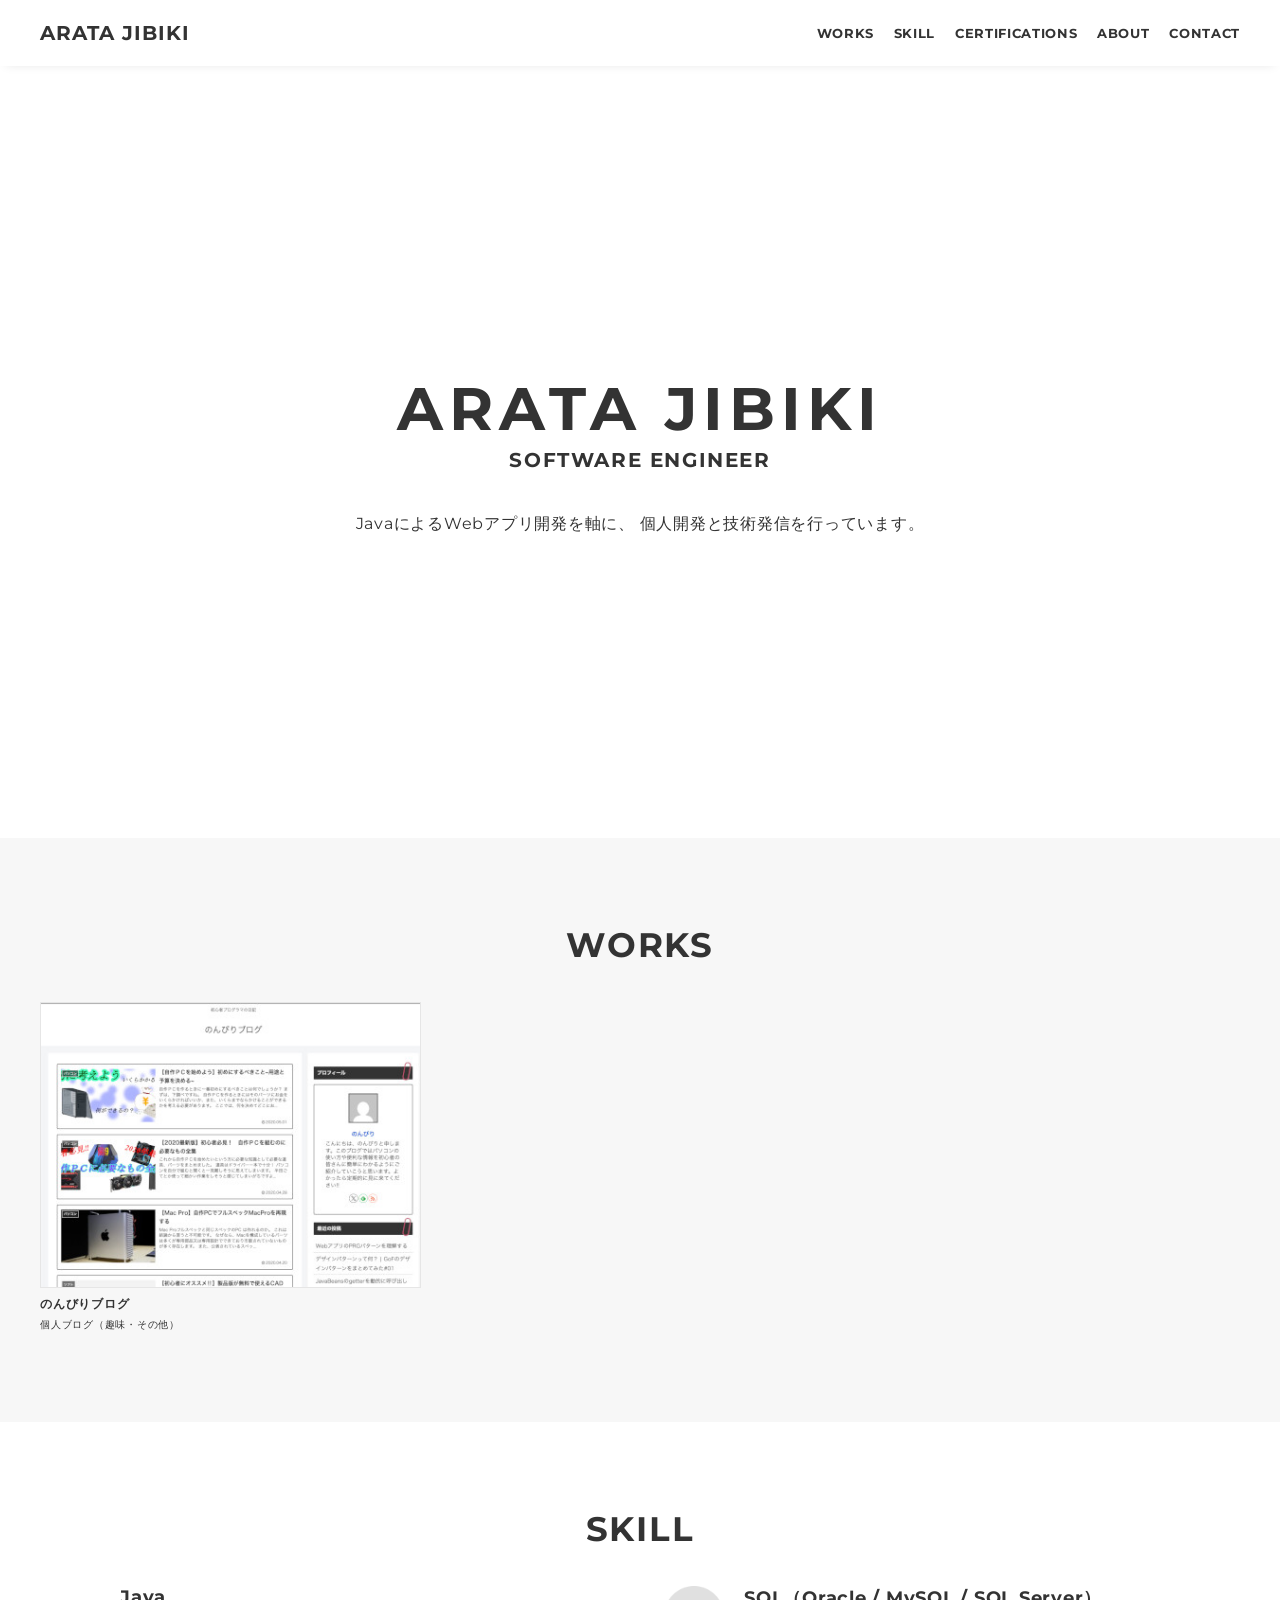
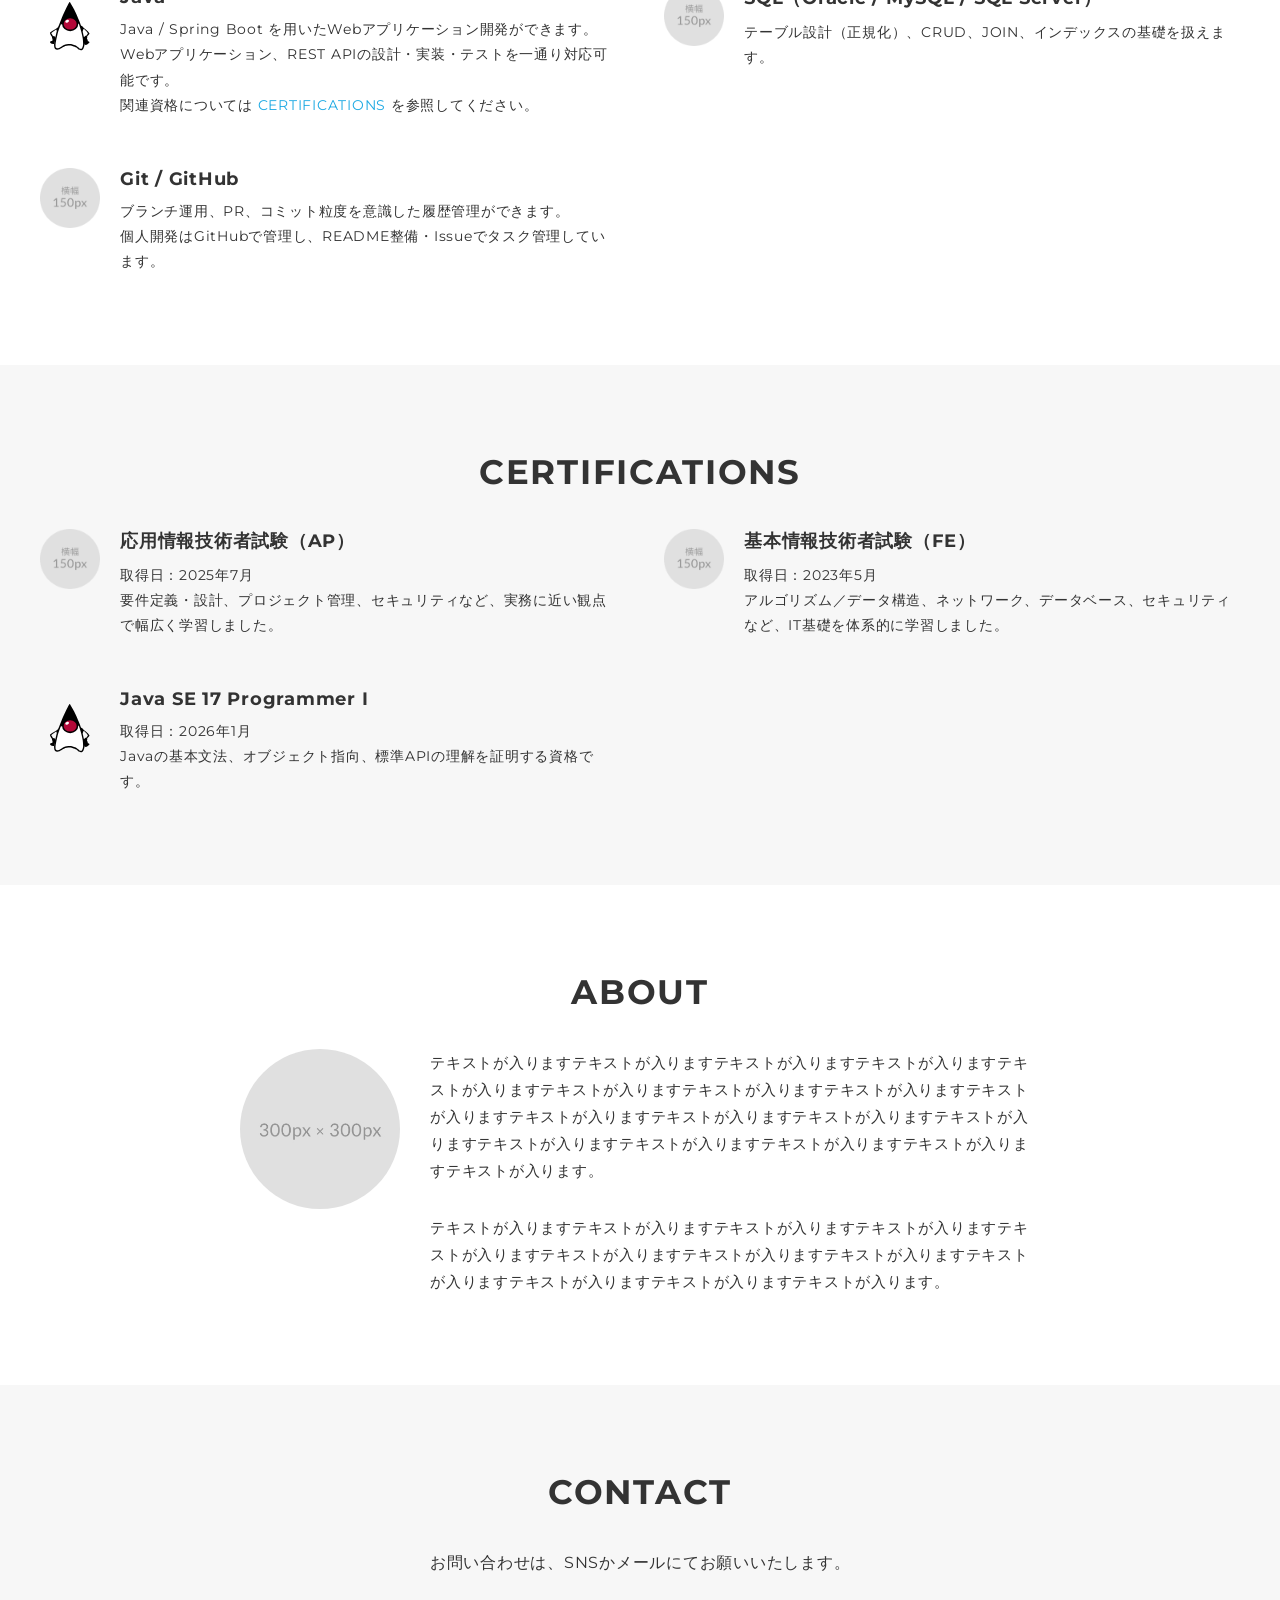
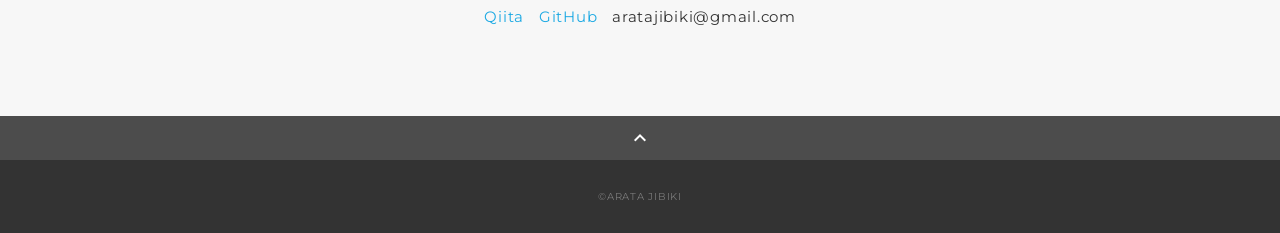
==== index.html @ e811e9f6 "初期変更 * 名前の変更 * ブログ 記載 * SKILL 記載 * CERTIFICATION 記載 * favion 変更" ====
<!DOCTYPE html>
<html>
<head>
  <meta charset="utf-8">
  <meta name="viewport" content="width=device-width,initial-scale=1">
  <meta property="og:type" content="website">
  <meta property="og:title" content="地引 新">
  <meta property="og:url" content="URLが入る">
  <meta property="og:description" content="地引新ポートフォリオサイトです。">
  <meta property="og:image" content="img/ogp.png">
  <meta name="description" content="地引 新 ポートフォリオサイトです。">
  <title>ARATA JIBIKI ポートフォリオ</title>

  <link rel="preconnect" href="https://fonts.gstatic.com">
  <link href="https://fonts.googleapis.com/css2?family=Montserrat:wght@400;700&display=swap" rel="stylesheet">
  <link href="https://fonts.googleapis.com/css?family=Material+Icons+Outlined" rel="stylesheet">
  <link href="css/ress.css" media="all" rel="stylesheet" type="text/css">
  <link href="css/style.css" media="all" rel="stylesheet" type="text/css">
  <link rel="shortcut icon" href="img/favicon.ico">
  <link rel="canonical" href="URLが入る">
</head>

<body>
  <div class="wrapper">

    <!-- header -->
    <header class="header">
      <div class="container">
        <h1 class="header-logo">
          <a href=".">ARATA JIBIKI</a>
        </h1>
        <nav class="gnav">
          <ul class="gnav-list">
            <li class="gnav-item"><a href="#works">WORKS</a></li>
            <li class="gnav-item"><a href="#skill">SKILL</a></li>
            <li class="gnav-item"><a href="#certifications">CERTIFICATIONS</a></li>
            <li class="gnav-item"><a href="#about">ABOUT</a></li>
            <li class="gnav-item"><a href="#contact">CONTACT</a></li>
          </ul>
        </nav>
      </div>
    </header>
    <!-- /header -->

    <main class="content">

      <!-- mv -->
      <div class="mv">
        <div class="mv-container">
          <p class="mv-title">ARATA JIBIKI</p>
          <p class="mv-subtitle">SOFTWARE ENGINEER</p>
          <p class="mv-text">
            JavaによるWebアプリ開発を軸に、<br class="sp-only">
            個人開発と技術発信を行っています。<br>
          </p>
        </div>
      </div>
      <!-- /mv -->

      <!-- works -->
      <section class="works section" id="works">
        <div class="container">
          <h2 class="title">WORKS</h2>
          <div class="works-list">
            <a class="works-item" href="https://nonnbiri-blog.com">
              <div class="works-img"><img src="img/works-nonnbiri-blog.jpg" alt="のんびりブログ"></div>
              <p class="works-name">のんびりブログ</p>
              <p class="works-info">個人ブログ（趣味・その他）</p>
            </a>
          </div>
        </div>
      </section>
      <!-- /works -->

      <!-- skill -->
      <section class="skill section" id="skill">
        <div class="container">
          <h2 class="title">SKILL</h2>
          <div class="skill-list">

            <div class="skill-item">
              <p class="skill-img"><img src="img/java_duke.svg" alt="Java Duke"></p>
              <div class="skill-body">
                <h3 class="skill-name">Java</h3>
                <p class="skill-text">
                  Java / Spring Boot を用いたWebアプリケーション開発ができます。<br>
                  Webアプリケーション、REST APIの設計・実装・テストを一通り対応可能です。<br>
                  関連資格については
                  <a href="#certifications">CERTIFICATIONS</a>
                  を参照してください。
                </p>
              </div>
            </div>

            <div class="skill-item">
              <p class="skill-img"><img src="img/icon_skill.png" alt=""></p>
              <div class="skill-body">
                <h3 class="skill-name">SQL（Oracle / MySQL / SQL Server）</h3>
                <p class="skill-text">
                  テーブル設計（正規化）、CRUD、JOIN、インデックスの基礎を扱えます。
                </p>
              </div>
            </div>

            <div class="skill-item">
              <p class="skill-img"><img src="img/icon_skill.png" alt=""></p>
              <div class="skill-body">
                <h3 class="skill-name">Git / GitHub</h3>
                <p class="skill-text">
                  ブランチ運用、PR、コミット粒度を意識した履歴管理ができます。<br>
                  個人開発はGitHubで管理し、README整備・Issueでタスク管理しています。
                </p>
              </div>
            </div>

          </div>
        </div>
      </section>
      <!-- /skill -->


      <!-- certifications -->
      <section class="skill section" id="certifications">
        <div class="container">
          <h2 class="title">CERTIFICATIONS</h2>
          <div class="skill-list">

            <div class="skill-item">
              <p class="skill-img"><img src="img/icon_skill.png" alt=""></p>
              <div class="skill-body">
                <h3 class="skill-name">応用情報技術者試験（AP）</h3>
                <p class="skill-text">
                  取得日：2025年7月<br>
                  要件定義・設計、プロジェクト管理、セキュリティなど、実務に近い観点で幅広く学習しました。
                </p>
              </div>
            </div>

            <div class="skill-item">
              <p class="skill-img"><img src="img/icon_skill.png" alt=""></p>
              <div class="skill-body">
                <h3 class="skill-name">基本情報技術者試験（FE）</h3>
                <p class="skill-text">
                  取得日：2023年5月<br>
                  アルゴリズム／データ構造、ネットワーク、データベース、セキュリティなど、IT基礎を体系的に学習しました。
                </p>
              </div>
            </div>

            <div class="skill-item">
              <p class="skill-img"><img src="img/java_duke.svg" alt="Java"></p>
              <div class="skill-body">
                <h3 class="skill-name">Java SE 17 Programmer I</h3>
                <p class="skill-text">
                  取得日：2026年1月<br>
                  Javaの基本文法、オブジェクト指向、標準APIの理解を証明する資格です。
                </p>
              </div>
            </div>

          </div>
        </div>
      </section>
      <!-- /certifications -->



      <!-- about -->
      <section class="about section" id="about">
        <div class="container">
          <h2 class="title">ABOUT</h2>
          <div class="profile">
            <p class="profile-img">
              <img src="img/profile.jpg" alt="プロフィール画像">
            </p>
            <div class="profile-body">
              <p>
                テキストが入りますテキストが入りますテキストが入りますテキストが入りますテキストが入りますテキストが入りますテキストが入りますテキストが入りますテキストが入りますテキストが入りますテキストが入りますテキストが入りますテキストが入りますテキストが入りますテキストが入りますテキストが入りますテキストが入りますテキストが入ります。
              </p>
              <p>
                テキストが入りますテキストが入りますテキストが入りますテキストが入りますテキストが入りますテキストが入りますテキストが入りますテキストが入りますテキストが入りますテキストが入りますテキストが入りますテキストが入ります。
              </p>
            </div>
          </div>
        </div>
      </section>
      <!-- /about -->

      <!-- contact -->
      <section class="contact section" id="contact">
        <div class="container">
          <h2 class="title">CONTACT</h2>
          <p class="lead">
            お問い合わせは、<br class="sp-only">SNSかメールにてお願いいたします。
          </p>
          <div class="contact-list">
            <a class="contact-item" href="https://qiita.com/sora33" target="_blank" rel="noopener">Qiita</a>
            <a class="contact-item" href="https://github.com/sora-33" target="_blank" rel="noopener">GitHub</a>
            <span class="contact-item">aratajibiki@gmail.com</span>
          </div>
        </div>
      </section>
      <!-- /contact -->

      <div class="page-top" id="js-page-top">
        <span class="material-icons-outlined">expand_less</span>
      </div>
    </main>

    <!-- footer -->
    <footer class="footer">
      <div class="copyright">&copy;ARATA JIBIKI</div>
    </footer>
    <!-- /footer -->

  </div>

  <script src="https://ajax.googleapis.com/ajax/libs/jquery/3.6.0/jquery.min.js"></script>
  <script type="text/javascript" src="js/script.js"></script>
</body>
</html>
---- css/ress.css ----
/*!
 * ress.css • v3.0.1
 * MIT License
 * github.com/filipelinhares/ress
 */

/* # =================================================================
   # Global selectors
   # ================================================================= */

html {
  box-sizing: border-box;
  word-break: normal;
  -moz-tab-size: 4;
  tab-size: 4;

  -webkit-text-size-adjust: 100%; /* Prevent adjustments of font size after orientation changes in iOS */
}

*,
::before,
::after {
  box-sizing: inherit;
  background-repeat: no-repeat; /* Set `background-repeat: no-repeat` to all elements and pseudo elements */
}

::before,
::after {
  vertical-align: inherit;
  text-decoration: inherit; /* Inherit text-decoration and vertical align to ::before and ::after pseudo elements */
}

* {
  margin: 0;
  padding: 0; /* Reset `padding` and `margin` of all elements */
}

/* # =================================================================
   # General elements
   # ================================================================= */

hr {
  overflow: visible; /* Show the overflow in Edge and IE */
  height: 0; /* Add the correct box sizing in Firefox */
}

details,
main {
  display: block; /* Render the `main` element consistently in IE. */
}

summary {
  display: list-item; /* Add the correct display in all browsers */
}

small {
  font-size: 80%; /* Set font-size to 80% in `small` elements */
}

[hidden] {
  display: none; /* Add the correct display in IE */
}

abbr[title] {
  /* Add the correct text decoration in Chrome, Edge, IE, Opera, and Safari */
  text-decoration: underline;
  text-decoration: underline dotted;
  border-bottom: none; /* Remove the bottom border in Chrome 57 */
}

a {
  background-color: transparent; /* Remove the gray background on active links in IE 10 */
}

a:active,
a:hover {
  outline-width: 0; /* Remove the outline when hovering in all browsers */
}

code,
kbd,
pre,
samp {
  font-family: monospace, monospace; /* Specify the font family of code elements */
}

pre {
  font-size: 1em; /* Correct the odd `em` font sizing in all browsers */
}

b,
strong {
  font-weight: bolder; /* Add the correct font weight in Chrome, Edge, and Safari */
}

/* https://gist.github.com/unruthless/413930 */
sub,
sup {
  position: relative;
  font-size: 75%;
  line-height: 0;
  vertical-align: baseline;
}

sub {
  bottom: -.25em;
}

sup {
  top: -.5em;
}

/* # =================================================================
   # Forms
   # ================================================================= */

input {
  border-radius: 0;
}

/* Replace pointer cursor in disabled elements */
[disabled] {
  cursor: default;
}

[type="number"]::-webkit-container-spin-button,
[type="number"]::-webkit-outer-spin-button {
  height: auto; /* Correct the cursor style of increment and decrement buttons in Chrome */
}

[type="search"] {
  outline-offset: -2px; /* Correct the outline style in Safari */

  -webkit-appearance: textfield; /* Correct the odd appearance in Chrome and Safari */
}

[type="search"]::-webkit-search-decoration {
  -webkit-appearance: none; /* Remove the container padding in Chrome and Safari on macOS */
}

textarea {
  overflow: auto; /* Internet Explorer 11+ */
  resize: vertical; /* Specify textarea resizability */
}

button,
input,
optgroup,
select,
textarea {
  font: inherit; /* Specify font inheritance of form elements */
}

optgroup {
  font-weight: bold; /* Restore the font weight unset by the previous rule */
}

button {
  overflow: visible; /* Address `overflow` set to `hidden` in IE 8/9/10/11 */
}

button,
select {
  text-transform: none; /* Firefox 40+, Internet Explorer 11- */
}

/* Apply cursor pointer to button elements */
button,
[type="button"],
[type="reset"],
[type="submit"],
[role="button"] {
  cursor: pointer;
  color: inherit;
}

/* Remove container padding and border in Firefox 4+ */
button::-moz-focus-container,
[type="button"]::-moz-focus-container,
[type="reset"]::-moz-focus-container,
[type="submit"]::-moz-focus-container {
  padding: 0;
  border-style: none;
}

/* Replace focus style removed in the border reset above */
button:-moz-focusring,
[type="button"]::-moz-focus-container,
[type="reset"]::-moz-focus-container,
[type="submit"]::-moz-focus-container {
  outline: 1px dotted ButtonText;
}

button,
html [type="button"],
/* Prevent a WebKit bug where (2) destroys native `audio` and `video`controls in Android 4 */
[type="reset"],
[type="submit"] {
  -webkit-appearance: button; /* Correct the inability to style clickable types in iOS */
}

/* Remove the default button styling in all browsers */
button,
input,
select,
textarea {
  border-style: none;
  background-color: transparent;
}

/* Style select like a standard input */
select {
  -webkit-appearance: none; /* Chrome 41+ */
  -moz-appearance: none; /* Firefox 36+ */
}

select::-ms-expand {
  display: none; /* Internet Explorer 11+ */
}

select::-ms-value {
  color: currentColor; /* Internet Explorer 11+ */
}

legend {
  display: table; /* Correct the text wrapping in Edge and IE */
  max-width: 100%; /* Correct the text wrapping in Edge and IE */
  max-width: 100%; /* Correct the text wrapping in Edge 18- and IE */
  white-space: normal; /* Correct the text wrapping in Edge and IE */
  color: inherit; /* Correct the color inheritance from `fieldset` elements in IE */
  border: 0; /* Correct `color` not being inherited in IE 8/9/10/11 */
}

::-webkit-file-upload-button {
  font: inherit; /* Change font properties to `inherit` in Chrome and Safari */
  color: inherit;
  /* Correct the inability to style clickable types in iOS and Safari */

  -webkit-appearance: button;
}

/* # =================================================================
   # Specify media element style
   # ================================================================= */

img {
  border-style: none; /* Remove border when inside `a` element in IE 8/9/10 */
}

/* Add the correct vertical alignment in Chrome, Firefox, and Opera */
progress {
  vertical-align: baseline;
}

/* # =================================================================
   # Accessibility
   # ================================================================= */

/* Hide content from screens but not screenreaders */
@media screen {
  [hidden~="screen"] {
    display: inherit;
  }
  [hidden~="screen"]:not(:active):not(:focus):not(:target) {
    position: absolute !important;
    clip: rect(0 0 0 0) !important;
  }
}

/* Specify the progress cursor of updating elements */
[aria-busy="true"] {
  cursor: progress;
}

/* Specify the pointer cursor of trigger elements */
[aria-controls] {
  cursor: pointer;
}

/* Specify the unstyled cursor of disabled, not-editable, or otherwise inoperable elements */
[aria-disabled] {
  cursor: default;
}
---- css/style.css ----
body {
  font-family: "Montserrat","Helvetica Neue",Arial,"Hiragino Kaku Gothic ProN","Hiragino Sans",Meiryo,sans-serif;
  font-size: 15px;
  letter-spacing: .05em;
  color: #333;
}

a {
  transition: opacity .3s;
  text-decoration: none;
  color: #1ca9e3;
}

img {
  max-width: 100%;
  height: auto;
  vertical-align: bottom;
  border-style: none;
}



.pc-only {
  display: block;
}

.sp-only {
  display: none;
}

/*--------------------------------
 レイアウト
---------------------------------*/
.wrapper {
  padding-top: 73px;
}

.section {
  padding: 90px 0;
}

.section:nth-of-type(odd) {
  background-color: #f7f7f7;
}

.container {
  max-width: 1340px;
  margin: 0 auto;
  padding: 0 40px;
}

/*--------------------------------
 見出し
---------------------------------*/
.title {
  font-size: 34px;
  font-weight: bold;
  line-height: 1;
  margin-bottom: 40px;
  text-align: center;
  letter-spacing: .05em;
  color: #333;
}

.lead {
  font-size: 16px;
  line-height: 1.8;
  margin-bottom: 30px;
}

/*--------------------------------
ヘッダー
---------------------------------*/
.header {
  position: fixed;
  top: 0;
  z-index: 1;
  width: 100%;
  background-color: #fff;
  box-shadow: 0 5px 10px -6px rgba(0,0,0,.1);
}

.header .container {
  display: flex;
  align-items: center;
  justify-content: space-between;
  padding: 20px 40px;
}

.header-logo {
  font-size: 20px;
  font-weight: bold;
  line-height: 1.2;
  margin-right: 20px;
  letter-spacing: .05em;
}

.header-logo a {
  color: #333;
}

.gnav-list {
  display: flex;
  justify-content: space-between;
  list-style: none;
}

.gnav-item:not(:last-child) {
  margin-right: 20px;
}

.gnav-item a {
  position: relative;
  font-size: 13px;
  font-weight: bold;
  display: inline-block;
  padding: 5px 0;
  transition: .3s;
  letter-spacing: .05em;
  color: #333;
}
.gnav-item a:after {
  position: absolute;
  bottom: 0;
  left: 50%;
  width: 0;
  height: 3px;
  content: "";
  transition: .3s;
  -webkit-transform: translateX(-50%);
  transform: translateX(-50%);
  background-color: #333;
}

.gnav-item a:hover:after {
  width: 100%;
}

/*--------------------------------
 メインビジュアル
---------------------------------*/
.mv {
  display: flex;
  align-items: center;
  justify-content: center;
  height: 85vh;
  text-align: center;
}

.mv-container {
  padding: 0 40px;
}

.mv-title {
  font-size: 60px;
  font-weight: bold;
  line-height: 1.2;
  margin-bottom: 5px;
  letter-spacing: .1em;
}
.mv-subtitle {
  font-size: 20px;
  font-weight: bold;
  line-height: 1;
  margin-bottom: 40px;
  letter-spacing: .08em;
}

.mv-text {
  font-size: 16px;
  line-height: 1.8;
}

/*--------------------------------
 Works
---------------------------------*/
.works-list {
  display: flex;
  flex-wrap: wrap;
  margin-bottom: -40px;
}

.works-item {
  width: 31.74603%;
  margin-right: 1.58730%;
  margin-bottom: 40px;
  color: #333;
}

.works-item:hover {
  opacity: .9;
}

.works-item:nth-of-type(3n) {
  margin-right: 0;
}

.works-img img {
  border: 1px solid #e6e6e6;
}

.works-name {
  font-size: 12px;
  font-weight: bold;
  margin-top: 8px;
}

.works-info {
  font-size: 10px;
  margin-top: 5px;
}

/*--------------------------------
 Skill
---------------------------------*/
.skill-list {
  display: flex;
  flex-wrap: wrap;
  justify-content: space-between;
  margin-bottom: -50px;
}

.skill-item {
  display: flex;
  align-items: flex-start;
  justify-content: space-between;
  width: 48%;
  margin-bottom: 50px;
}

.skill-img {
  width: 60px;
  height: auto;
  margin-right: 20px;
}

.skill-body {
  flex: 1;
}

.skill-name {
  margin-bottom: 10px;
}

.skill-text {
  font-size: 14px;
  line-height: 1.8;
}

/*--------------------------------
 About
---------------------------------*/
.profile {
  display: flex;
  flex-wrap: wrap;
  max-width: 800px;
  margin: 0 auto;
}
.profile-img {
  width: 20%;
  margin-right: 30px;
  border-radius: 50%;
}
.profile-img img {
  border-radius: 50%;
}
.profile-body {
  flex: 1;
}

.profile-body p {
  font-size: 15px;
  line-height: 1.8;
}

.profile-body p:not(:last-child) {
  margin-bottom: 30px;
}

/*--------------------------------
 Contact
---------------------------------*/
.contact {
  text-align: center;
}

.contact-item:not(:last-child) {
  margin-right: 10px;
}

.contact-text {
  margin-top: 10px;
}
/*--------------------------------
 ページトップ
---------------------------------*/
.page-top {
  font-weight: bold;
  padding: 10px;
  cursor: pointer;
  text-align: center;
  background-color: #4c4c4c;
}

.page-top .material-icons-outlined {
  vertical-align: bottom;
  color: #fff;
}

/*--------------------------------
 フッター
---------------------------------*/
.footer {
  padding: 30px;
  background-color: #333;
}

.copyright {
  font-size: 10px;
  text-align: center;
  color: #797979;
}

/*--------------------------------
 下層：Worksページ
---------------------------------*/
.article {
  padding: 80px 0;
}

.article-container {
  max-width: 1040px;
  margin: 0 auto;
  padding: 0 20px;
}

.article-title {
  margin-bottom: 30px;
  text-align: center;
}

.article-body {
  max-width: 720px;
  margin: 0 auto;
  margin-bottom: 80px;
}

.article-body h3 {
  position: relative;
  font-size: 18px;
  margin-bottom: 5px;
  padding-left: 1em;
}

.article-body h3:not(:first-child) {
  margin-top: 50px;
}

.article-body h3::before {
  position: absolute;
  top: 0;
  left: 0;
  width: 4px;
  height: 100%;
  content: "";
  border-radius: 3px;
  background-color: #333;
}

.article-body p {
  font-size: 15px;
  line-height: 1.8;
  margin-bottom: 30px;
}

.home-link {
  text-align: center;
}

/*media Queries 767
----------------------------------------------------*/
@media screen and (max-width: 767px) {
  body {
    font-size: 14px;
  }

  .pc-only {
    display: none;
  }

  .sp-only {
    display: block;
  }

  /* 見出し */
  .title {
    font-size: 26px;
    margin-bottom: 20px;
  }

  .lead {
    font-size: 14px;
    line-height: 1.7;
    margin-bottom: 20px;
  }

  /* レイアウト */
  .wrapper {
    padding-top: 57px;
  }

  .section {
    padding: 60px 0;
  }

  .container {
    padding: 0 20px;
  }

  /* ヘッダー */
  .header .container {
    padding: 15px;
  }

  .header-logo {
    font-size: 15px;
    margin-right: 15px;
  }

  .gnav-item:not(:last-child) {
    margin-right: 10px;
  }

  .gnav-item a {
    font-size: 10px;
  }

  .gnav-item a:after {
    display: none;
  }

  /*  メインビジュアル */
  .mv {
    height: 75vh;
  }

  .mv-container {
    padding: 0 20px;
  }

  .mv-title {
    font-size: 30px;
  }
  .mv-subtitle {
    font-size: 16px;
    margin-bottom: 20px;
  }

  .mv-text {
    font-size: 14px;
    line-height: 1.7;
  }

  /* Works */
  .works-name {
    font-size: 12px;
  }

  .works-info {
    margin-top: 3px;
  }

  .works-list {
    justify-content: space-between;
  }

  .works-item {
    flex: 0 0 48%;
    margin-right: 0;
    margin-bottom: 30px;
  }

  /* Skill */
  .skill-list {
    display: block;
    margin-bottom: 0;
  }

  .skill-item {
    width: 100%;
    margin-bottom: 35px;
  }

  .skill-item:last-child {
    margin-bottom: 0;
  }

  .skill-name {
    margin-bottom: 5px;
  }

  .skill-text {
    font-size: 13px;
    line-height: 1.7;
  }

  /* About */
  .profile {
    display: block;
  }
  .profile-img {
    width: 150px;
    margin: 0 auto;
    margin-bottom: 25px;
  }

  .profile-body p {
    font-size: 14px;
    line-height: 1.7;
  }

  .profile-body p:not(:last-child) {
    margin-bottom: 20px;
  }

  /* フッター */
  .footer {
    padding: 20px;
  }

  /* 下層ページ */
  .article {
    padding: 50px 0;
  }

  .article-body h3 {
    font-size: 16px;
    padding-left: .8em;
  }

  .article-body h3:not(:first-child) {
    margin-top: 30px;
  }

  .article-body p {
    font-size: 14px;
    line-height: 1.7;
    margin-bottom: 20px;
  }
}
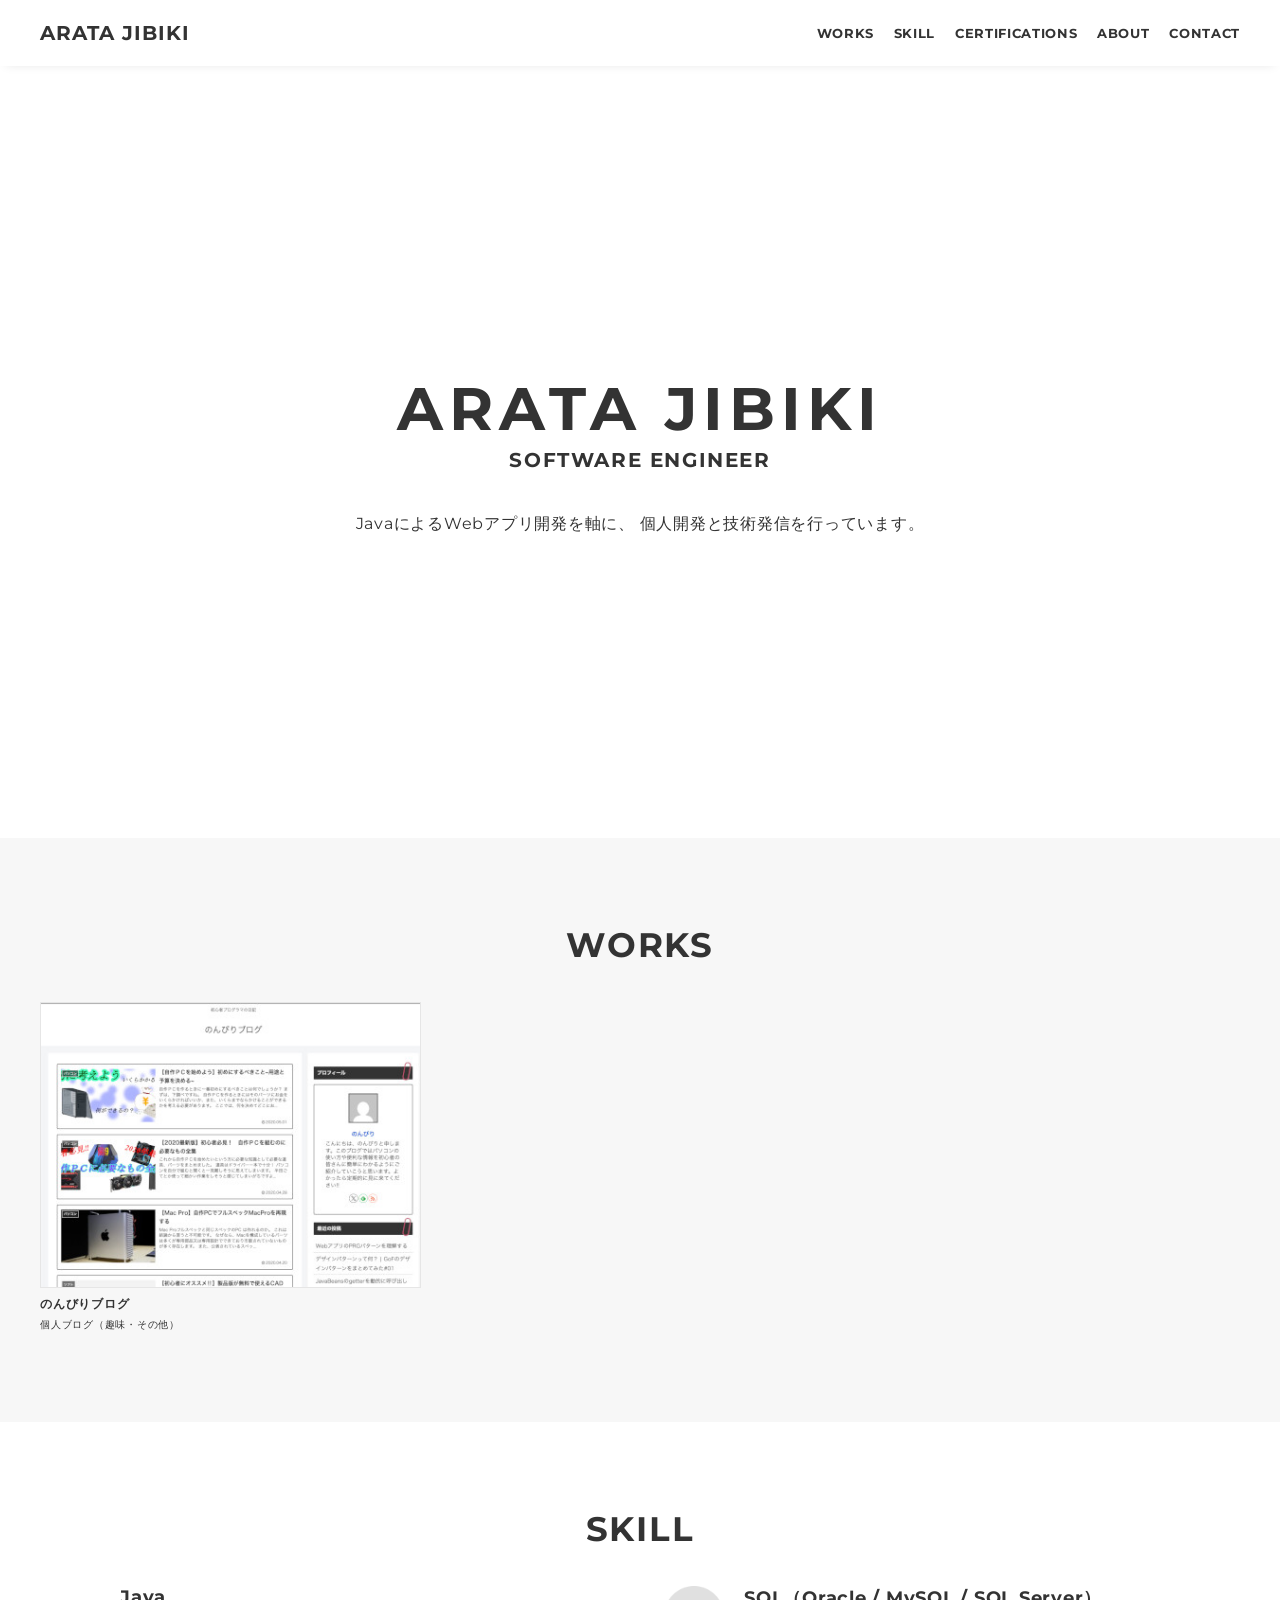
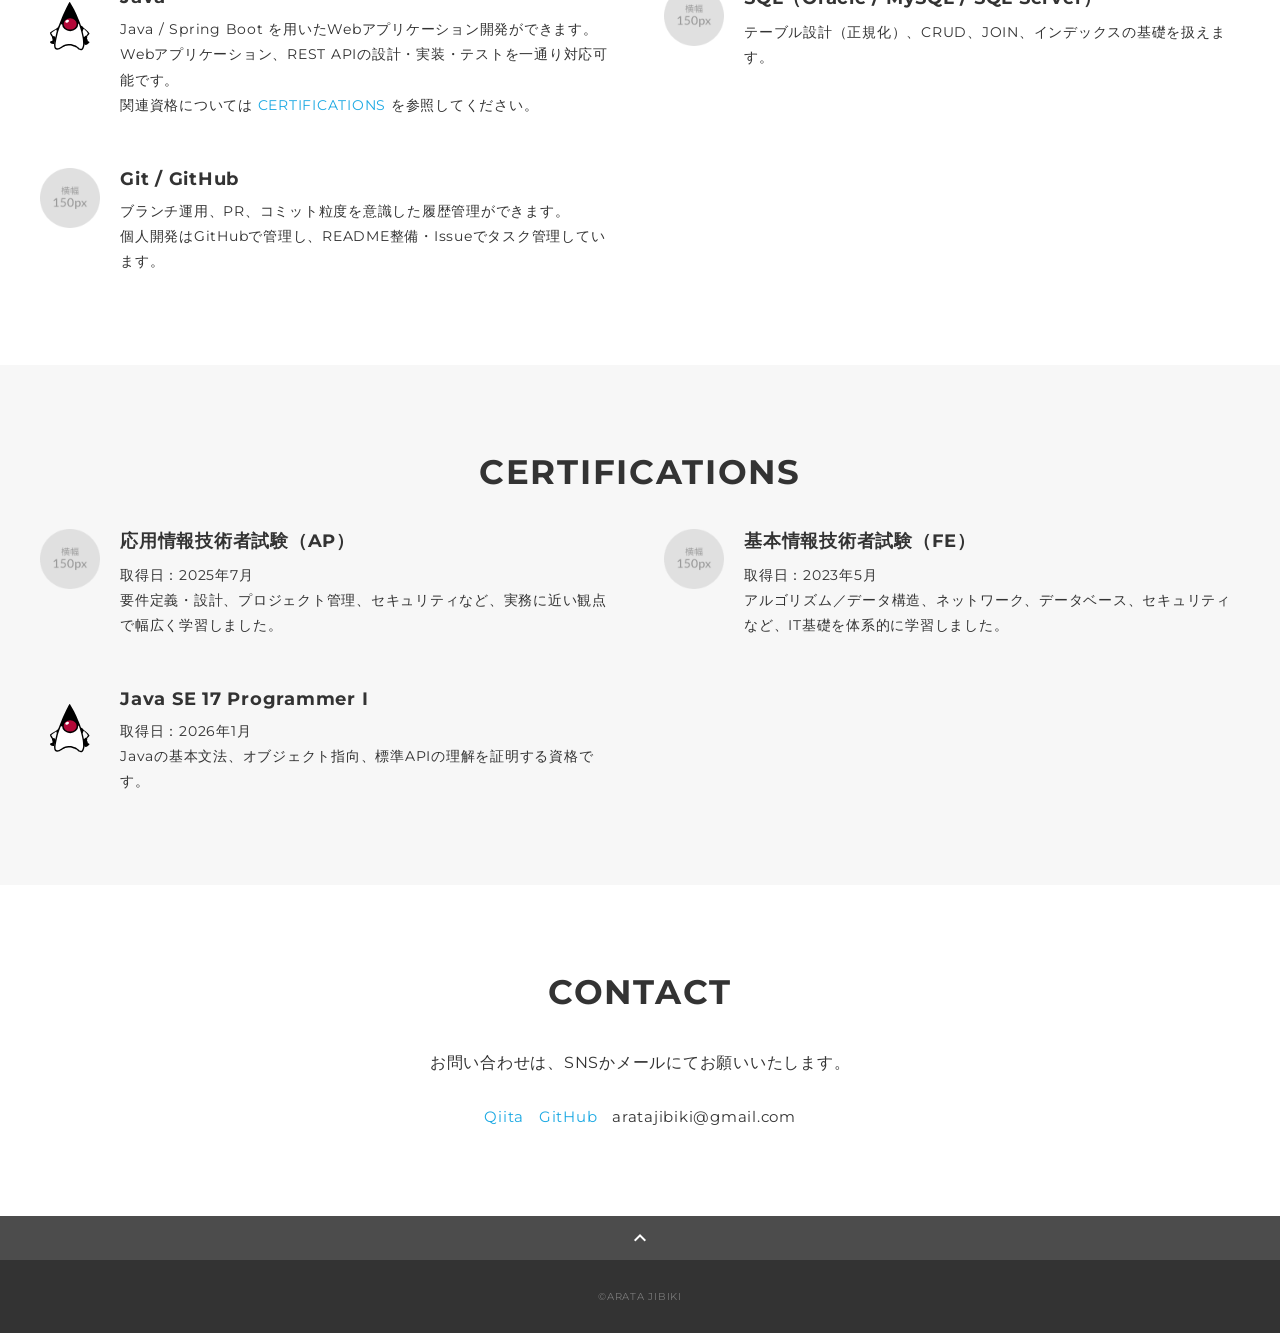
==== commit cf2eea42: "プロフィールを除外 今後記載予定" ====
--- a/index.html
+++ b/index.html
@@ -17,7 +17,7 @@
   <link href="css/ress.css" media="all" rel="stylesheet" type="text/css">
   <link href="css/style.css" media="all" rel="stylesheet" type="text/css">
   <link rel="shortcut icon" href="img/favicon.ico">
-  <link rel="canonical" href="URLが入る">
+  <link rel="canonical" href="jibiki.tech">
 </head>
 
 <body>
@@ -166,6 +166,7 @@
 
 
       <!-- about -->
+      <!--
       <section class="about section" id="about">
         <div class="container">
           <h2 class="title">ABOUT</h2>
@@ -184,6 +185,7 @@
           </div>
         </div>
       </section>
+      -->
       <!-- /about -->
 
       <!-- contact -->
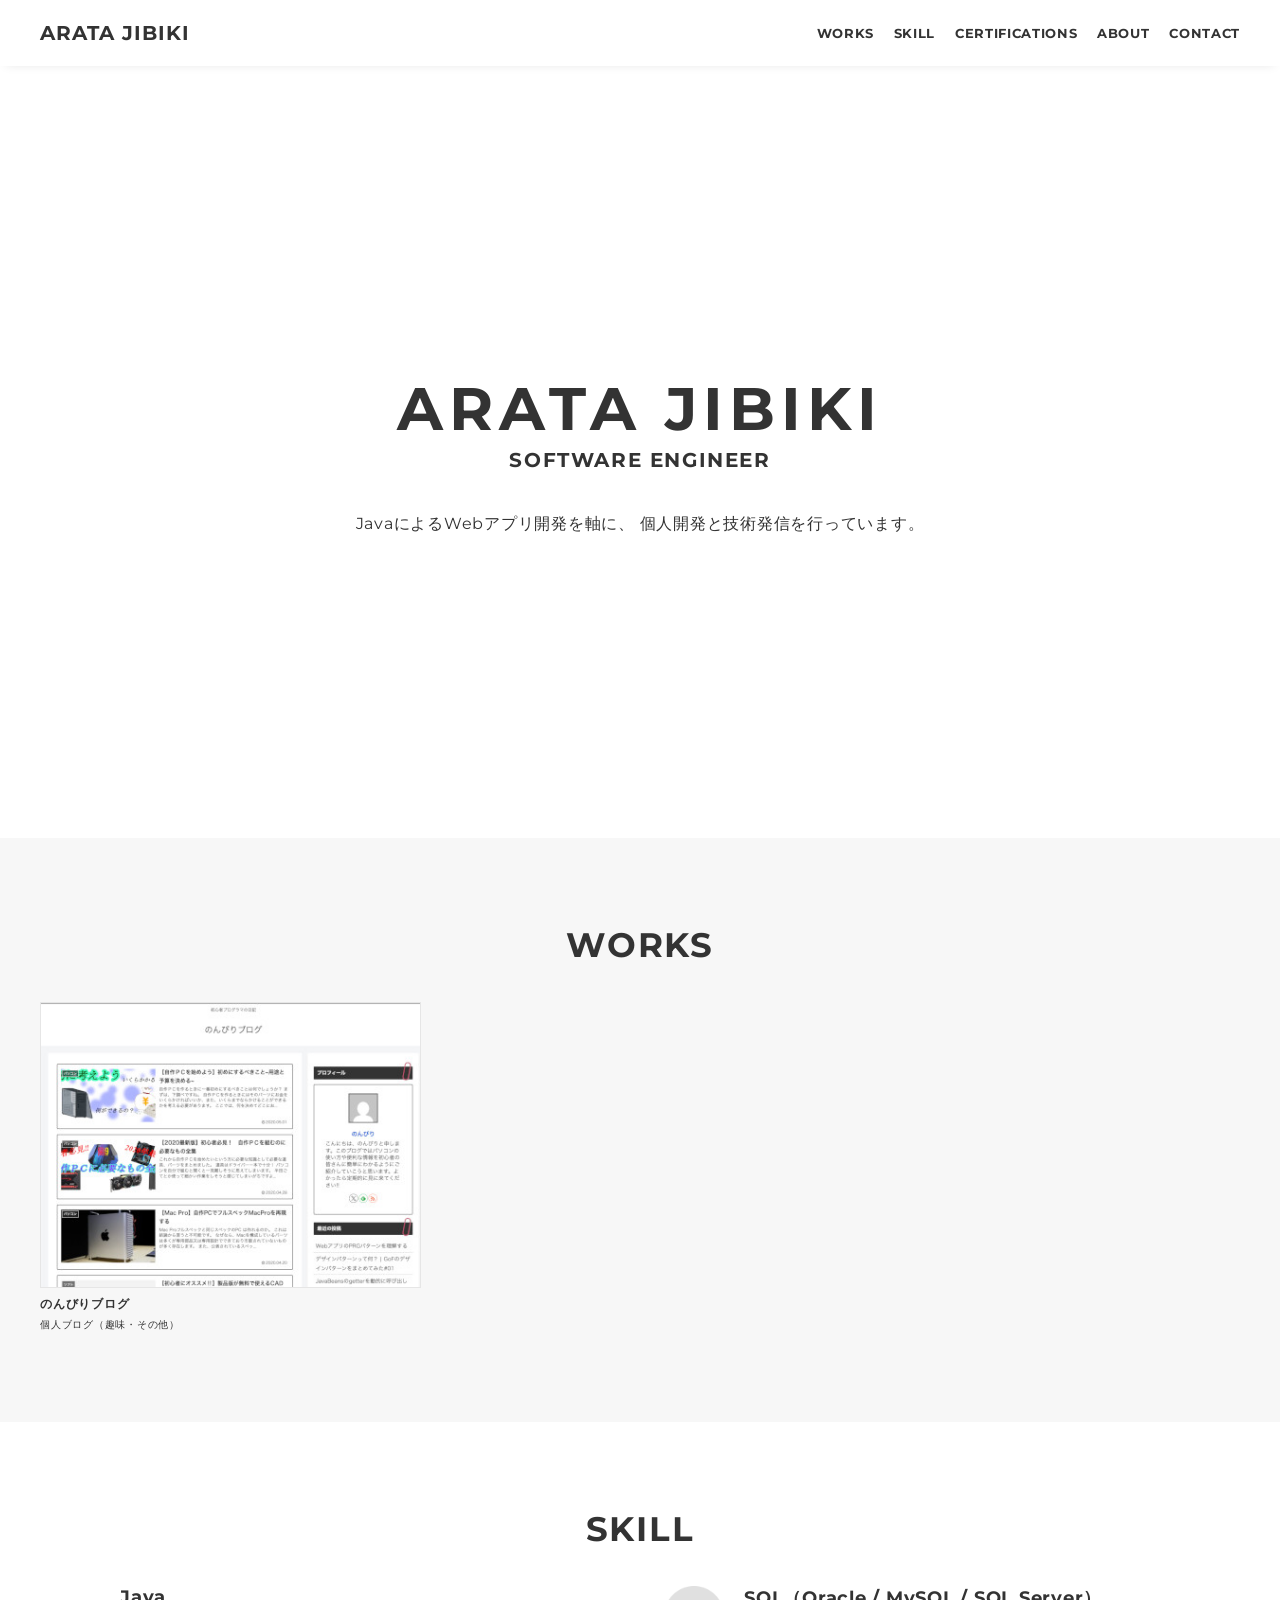
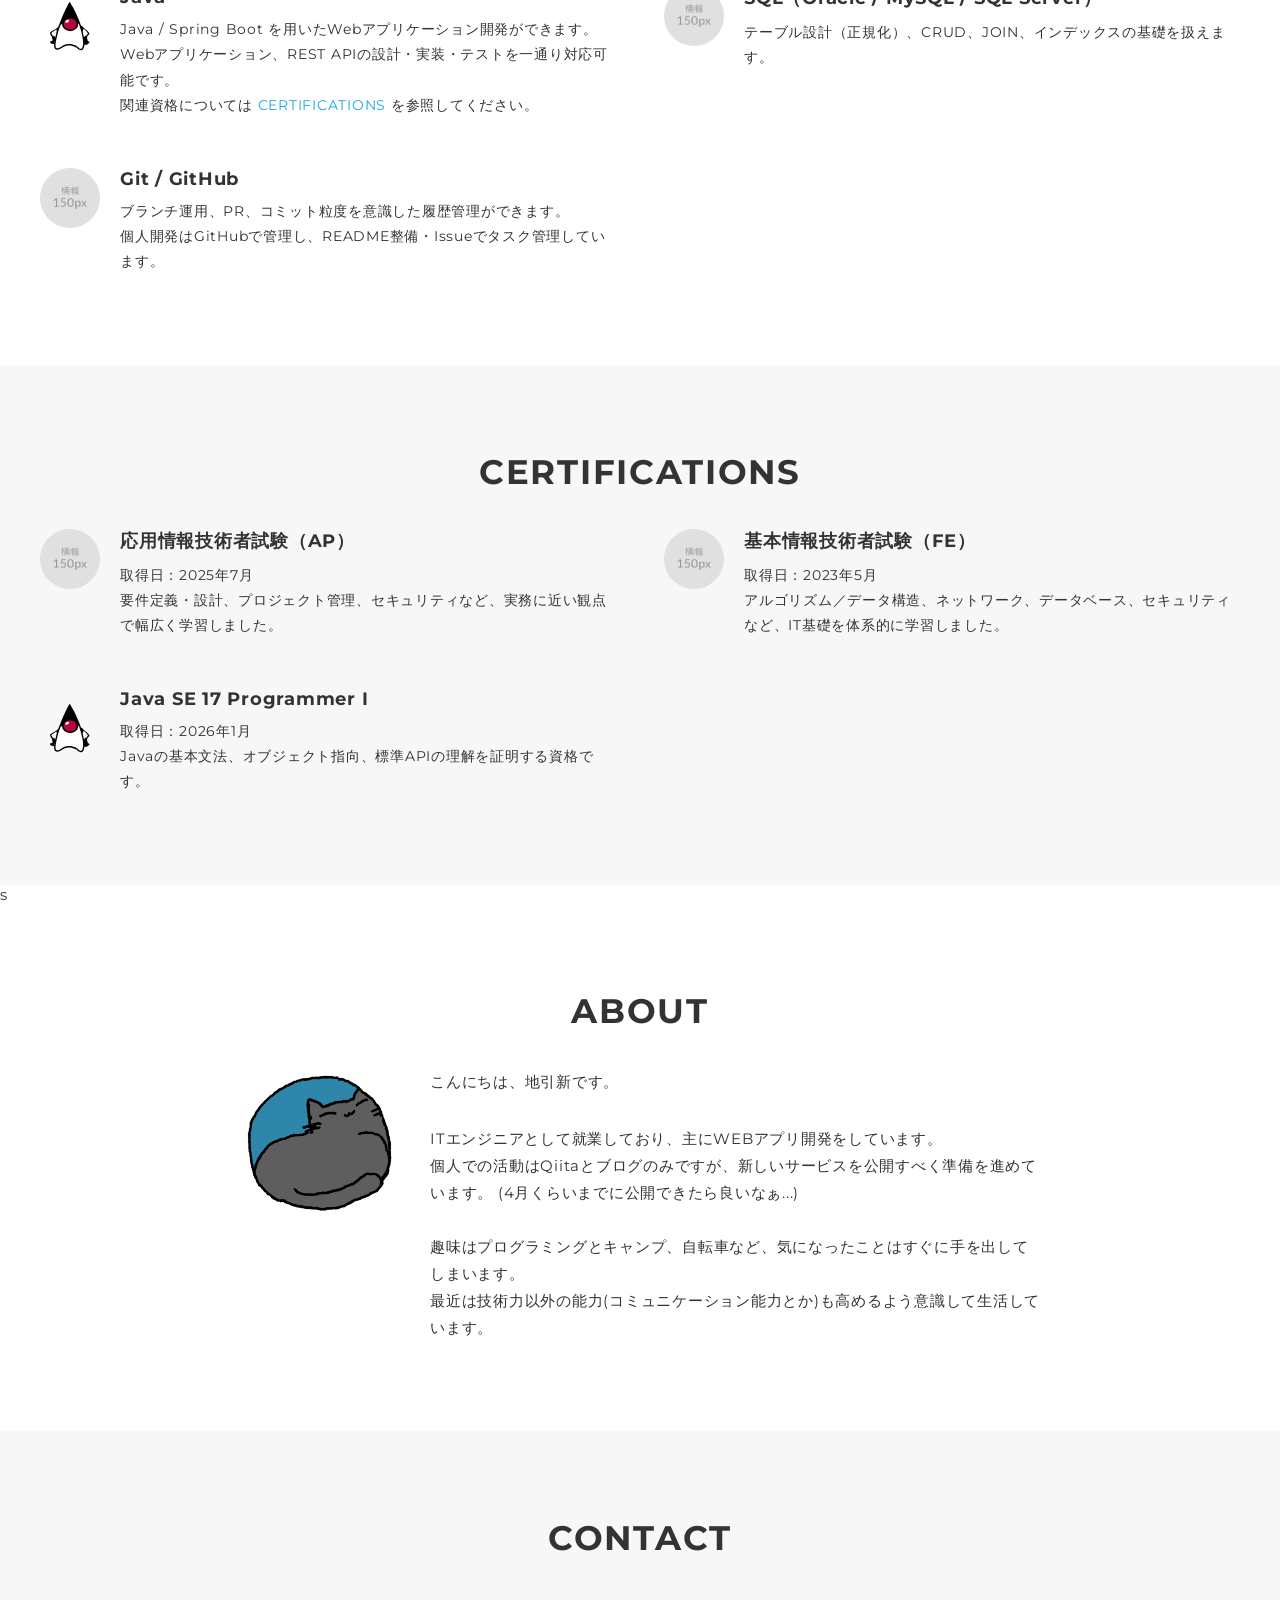
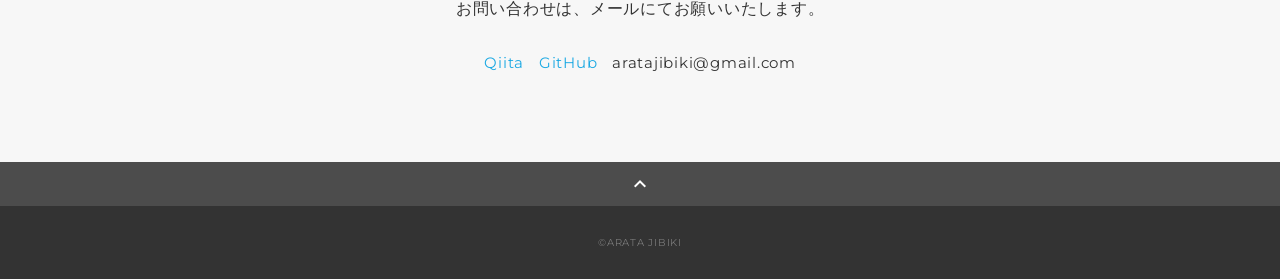
==== commit 1f06186b: "自己紹介記入" ====
--- a/index.html
+++ b/index.html
@@ -165,27 +165,30 @@
 
 
 
-      <!-- about -->
-      <!--
+      <!-- about -->s
       <section class="about section" id="about">
         <div class="container">
           <h2 class="title">ABOUT</h2>
           <div class="profile">
             <p class="profile-img">
-              <img src="img/profile.jpg" alt="プロフィール画像">
+              <img src="img/nonnbiri-blog_icon.png" alt="プロフィール画像">
             </p>
             <div class="profile-body">
               <p>
-                テキストが入りますテキストが入りますテキストが入りますテキストが入りますテキストが入りますテキストが入りますテキストが入りますテキストが入りますテキストが入りますテキストが入りますテキストが入りますテキストが入りますテキストが入りますテキストが入りますテキストが入りますテキストが入りますテキストが入りますテキストが入ります。
+                こんにちは、地引新です。
               </p>
               <p>
-                テキストが入りますテキストが入りますテキストが入りますテキストが入りますテキストが入りますテキストが入りますテキストが入りますテキストが入りますテキストが入りますテキストが入りますテキストが入りますテキストが入ります。
+                ITエンジニアとして就業しており、主にWEBアプリ開発をしています。<br>
+                個人での活動はQiitaとブログのみですが、新しいサービスを公開すべく準備を進めています。
+                (4月くらいまでに公開できたら良いなぁ...)<br>
+                <br>
+                趣味はプログラミングとキャンプ、自転車など、気になったことはすぐに手を出してしまいます。<br>
+                最近は技術力以外の能力(コミュニケーション能力とか)も高めるよう意識して生活しています。
               </p>
             </div>
           </div>
         </div>
       </section>
-      -->
       <!-- /about -->
 
       <!-- contact -->
@@ -193,7 +196,7 @@
         <div class="container">
           <h2 class="title">CONTACT</h2>
           <p class="lead">
-            お問い合わせは、<br class="sp-only">SNSかメールにてお願いいたします。
+            お問い合わせは、<br class="sp-only">メールにてお願いいたします。
           </p>
           <div class="contact-list">
             <a class="contact-item" href="https://qiita.com/sora33" target="_blank" rel="noopener">Qiita</a>
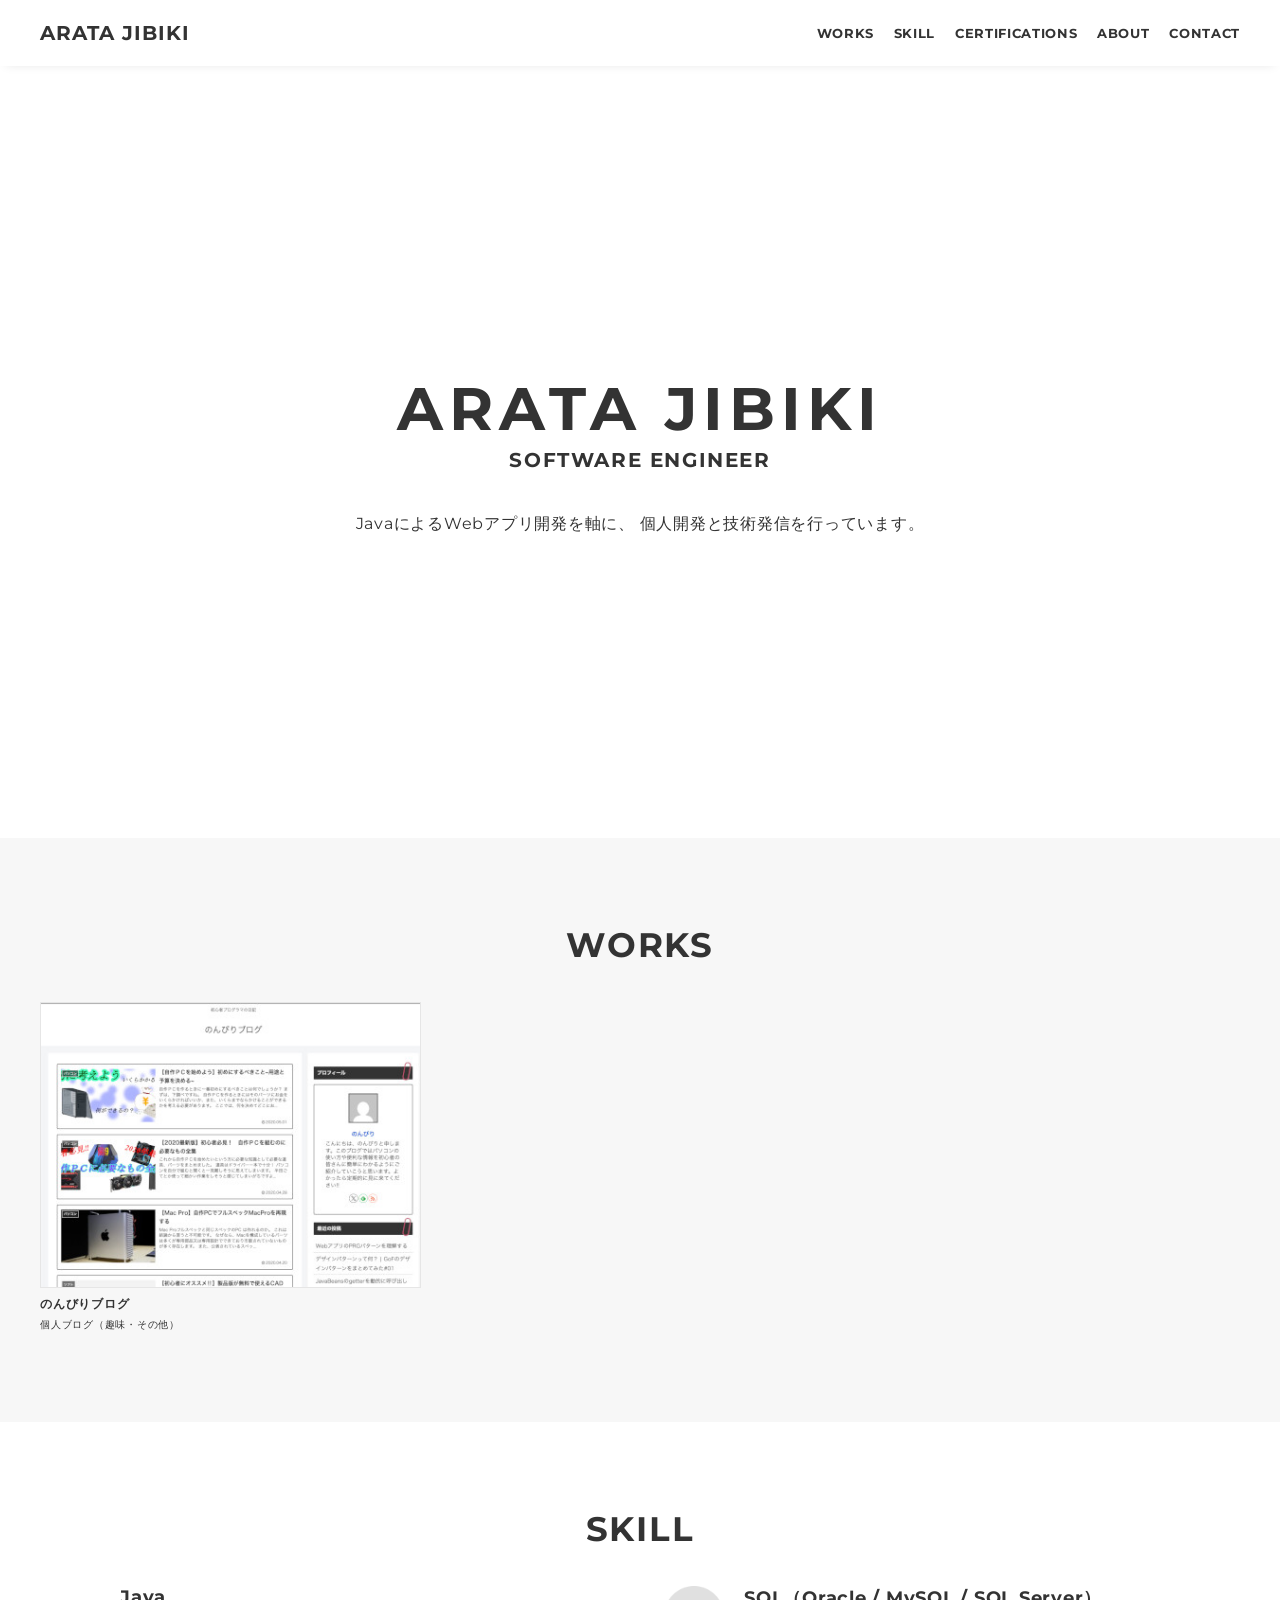
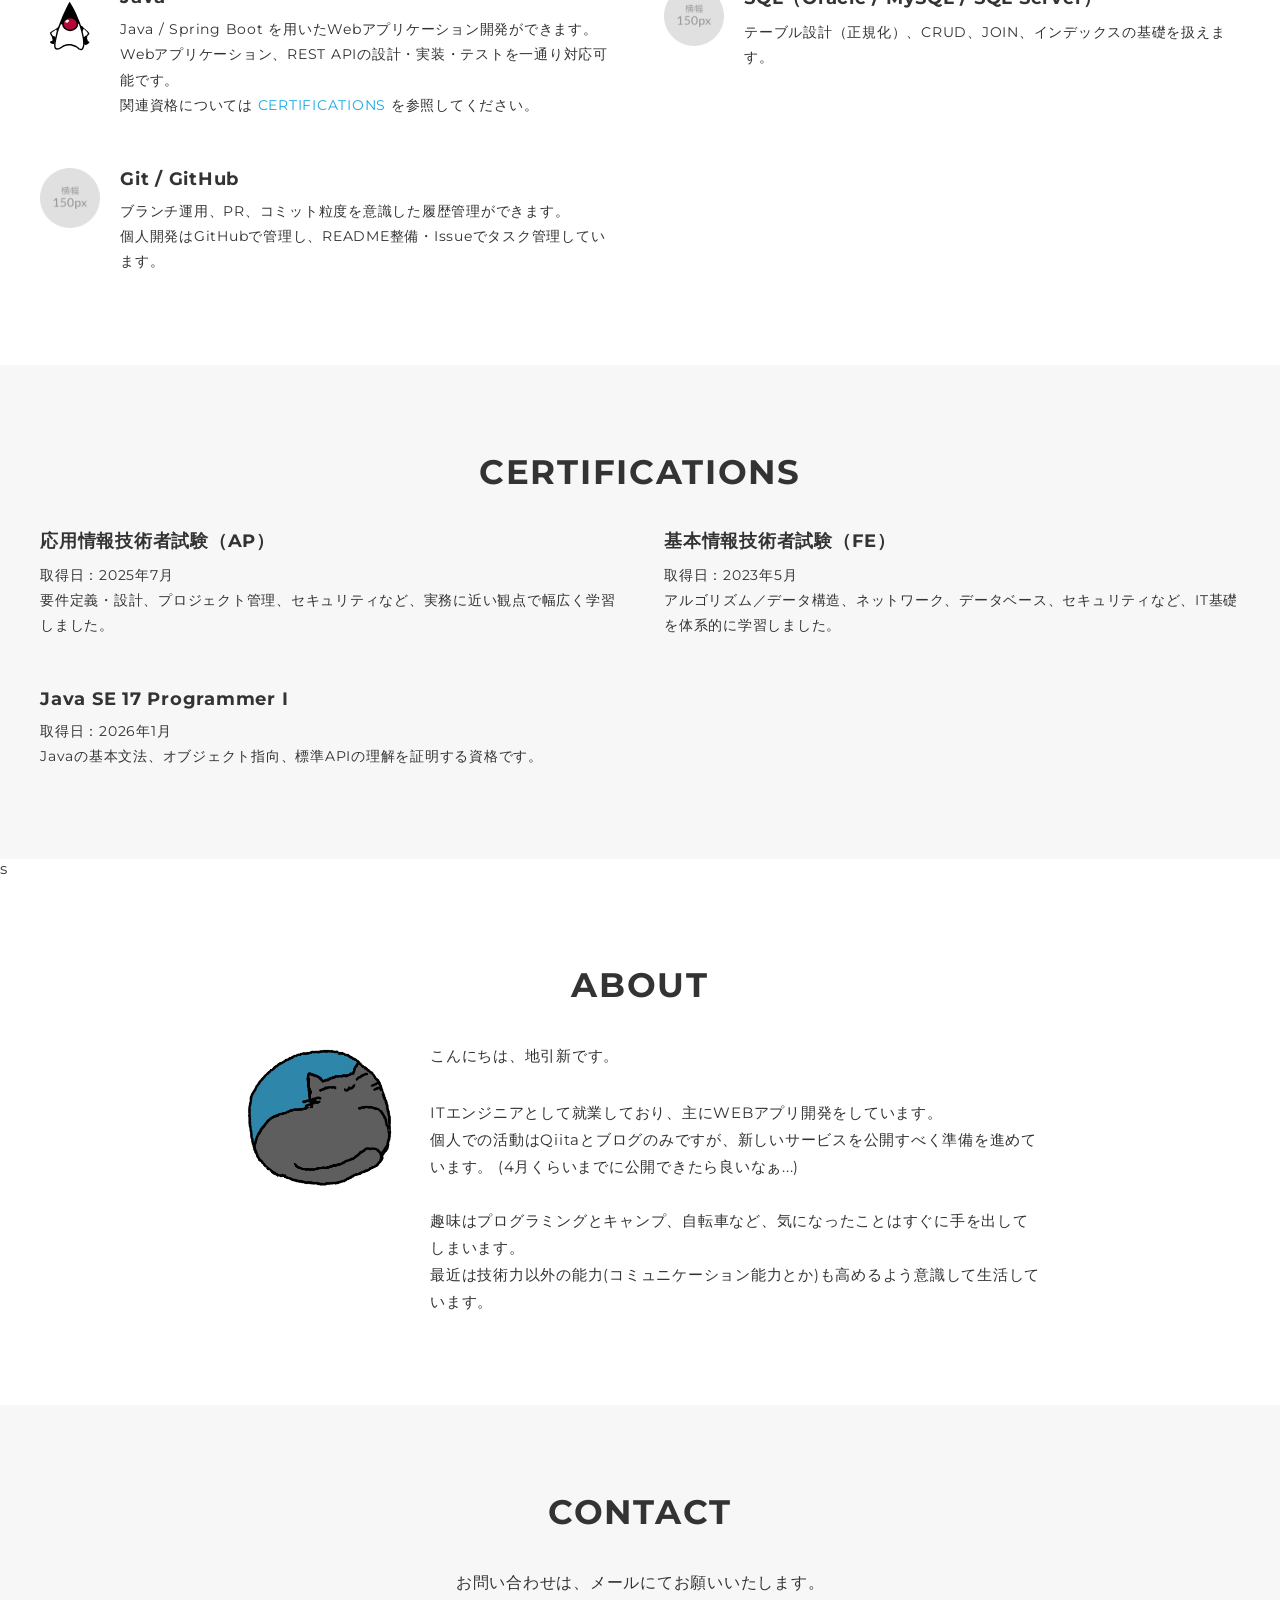
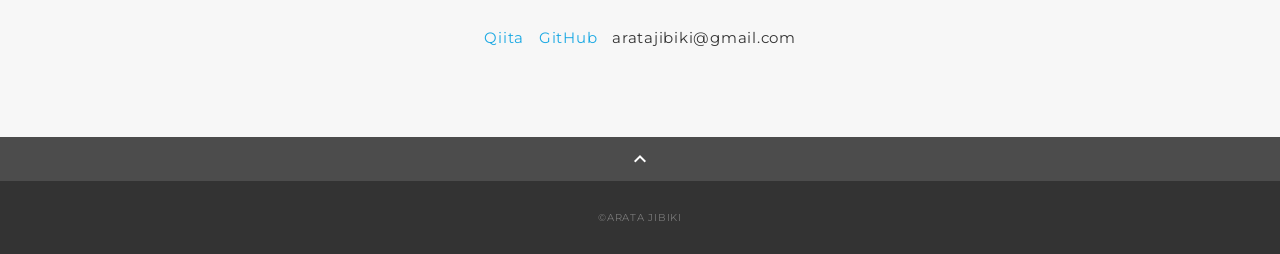
==== commit a449a9d1: "資格の画像を削除" ====
--- a/index.html
+++ b/index.html
@@ -126,7 +126,6 @@
           <div class="skill-list">
 
             <div class="skill-item">
-              <p class="skill-img"><img src="img/icon_skill.png" alt=""></p>
               <div class="skill-body">
                 <h3 class="skill-name">応用情報技術者試験（AP）</h3>
                 <p class="skill-text">
@@ -137,7 +136,6 @@
             </div>
 
             <div class="skill-item">
-              <p class="skill-img"><img src="img/icon_skill.png" alt=""></p>
               <div class="skill-body">
                 <h3 class="skill-name">基本情報技術者試験（FE）</h3>
                 <p class="skill-text">
@@ -148,7 +146,6 @@
             </div>
 
             <div class="skill-item">
-              <p class="skill-img"><img src="img/java_duke.svg" alt="Java"></p>
               <div class="skill-body">
                 <h3 class="skill-name">Java SE 17 Programmer I</h3>
                 <p class="skill-text">
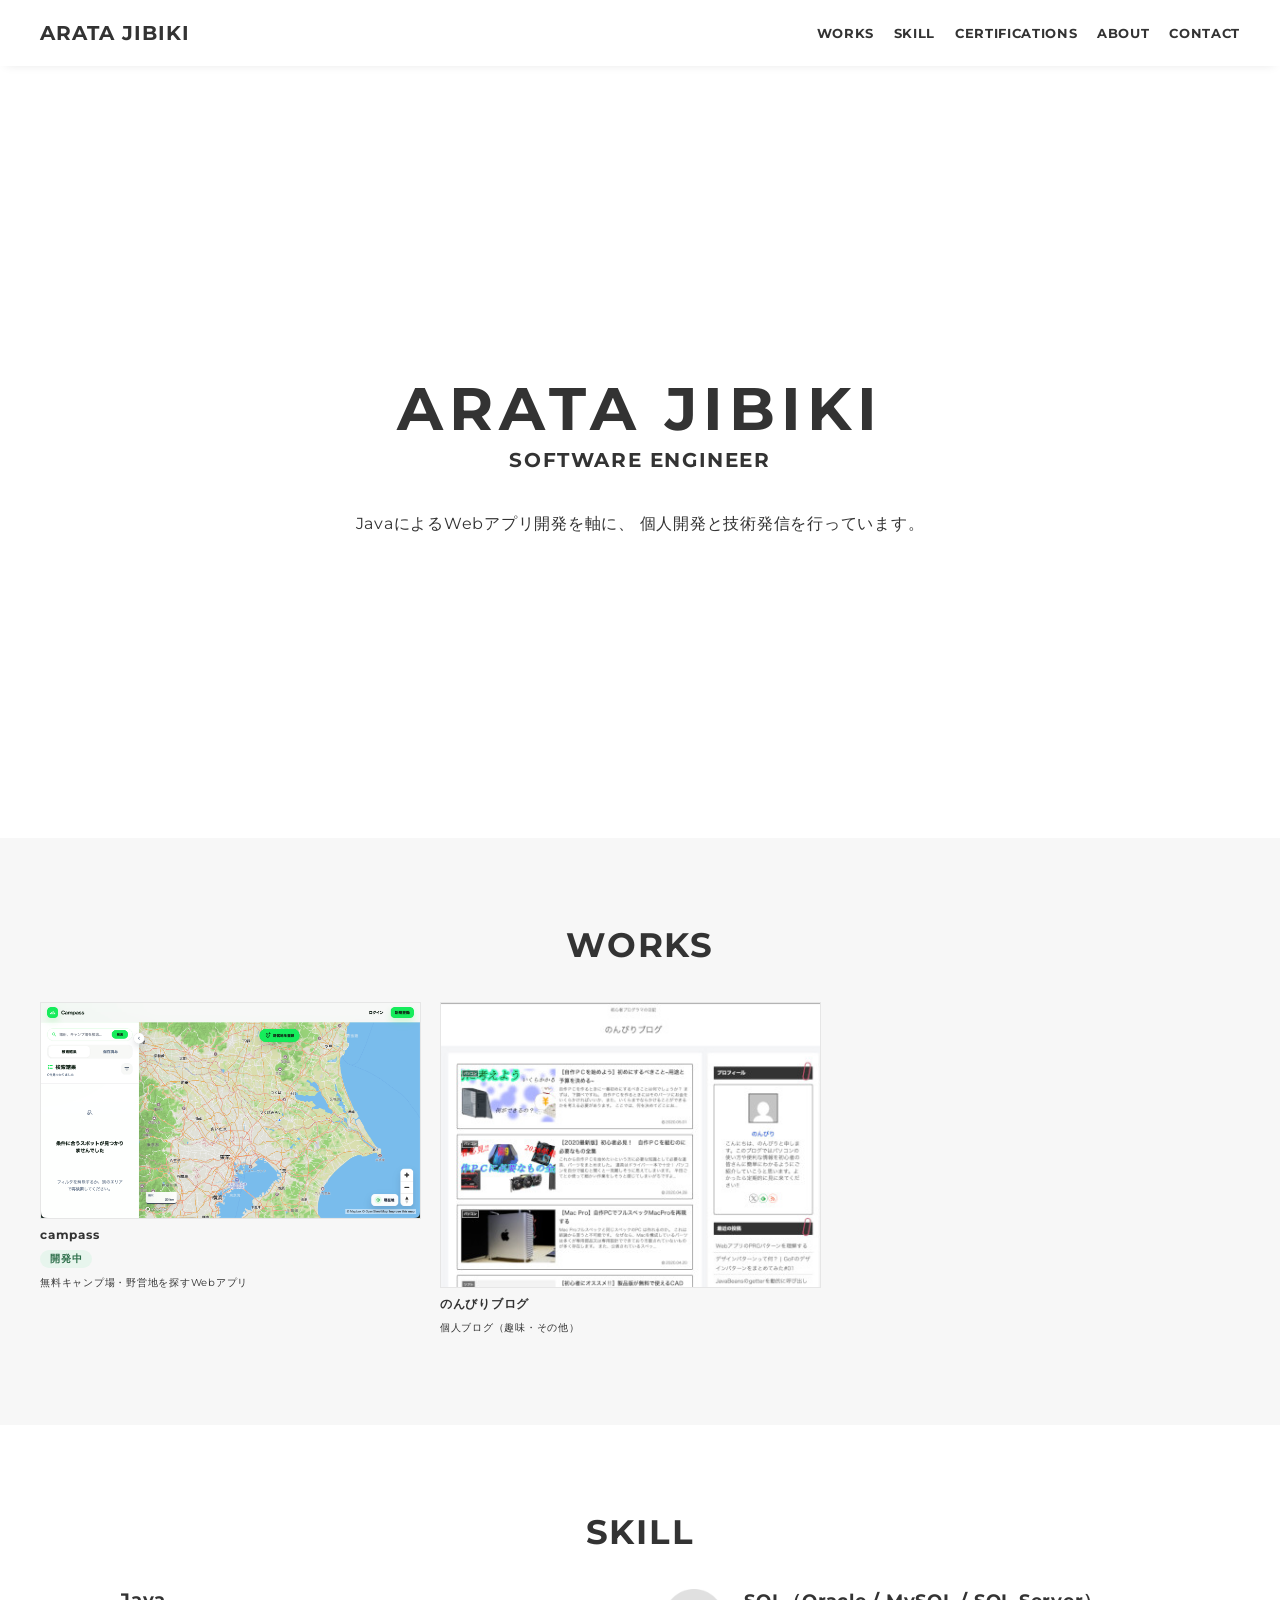
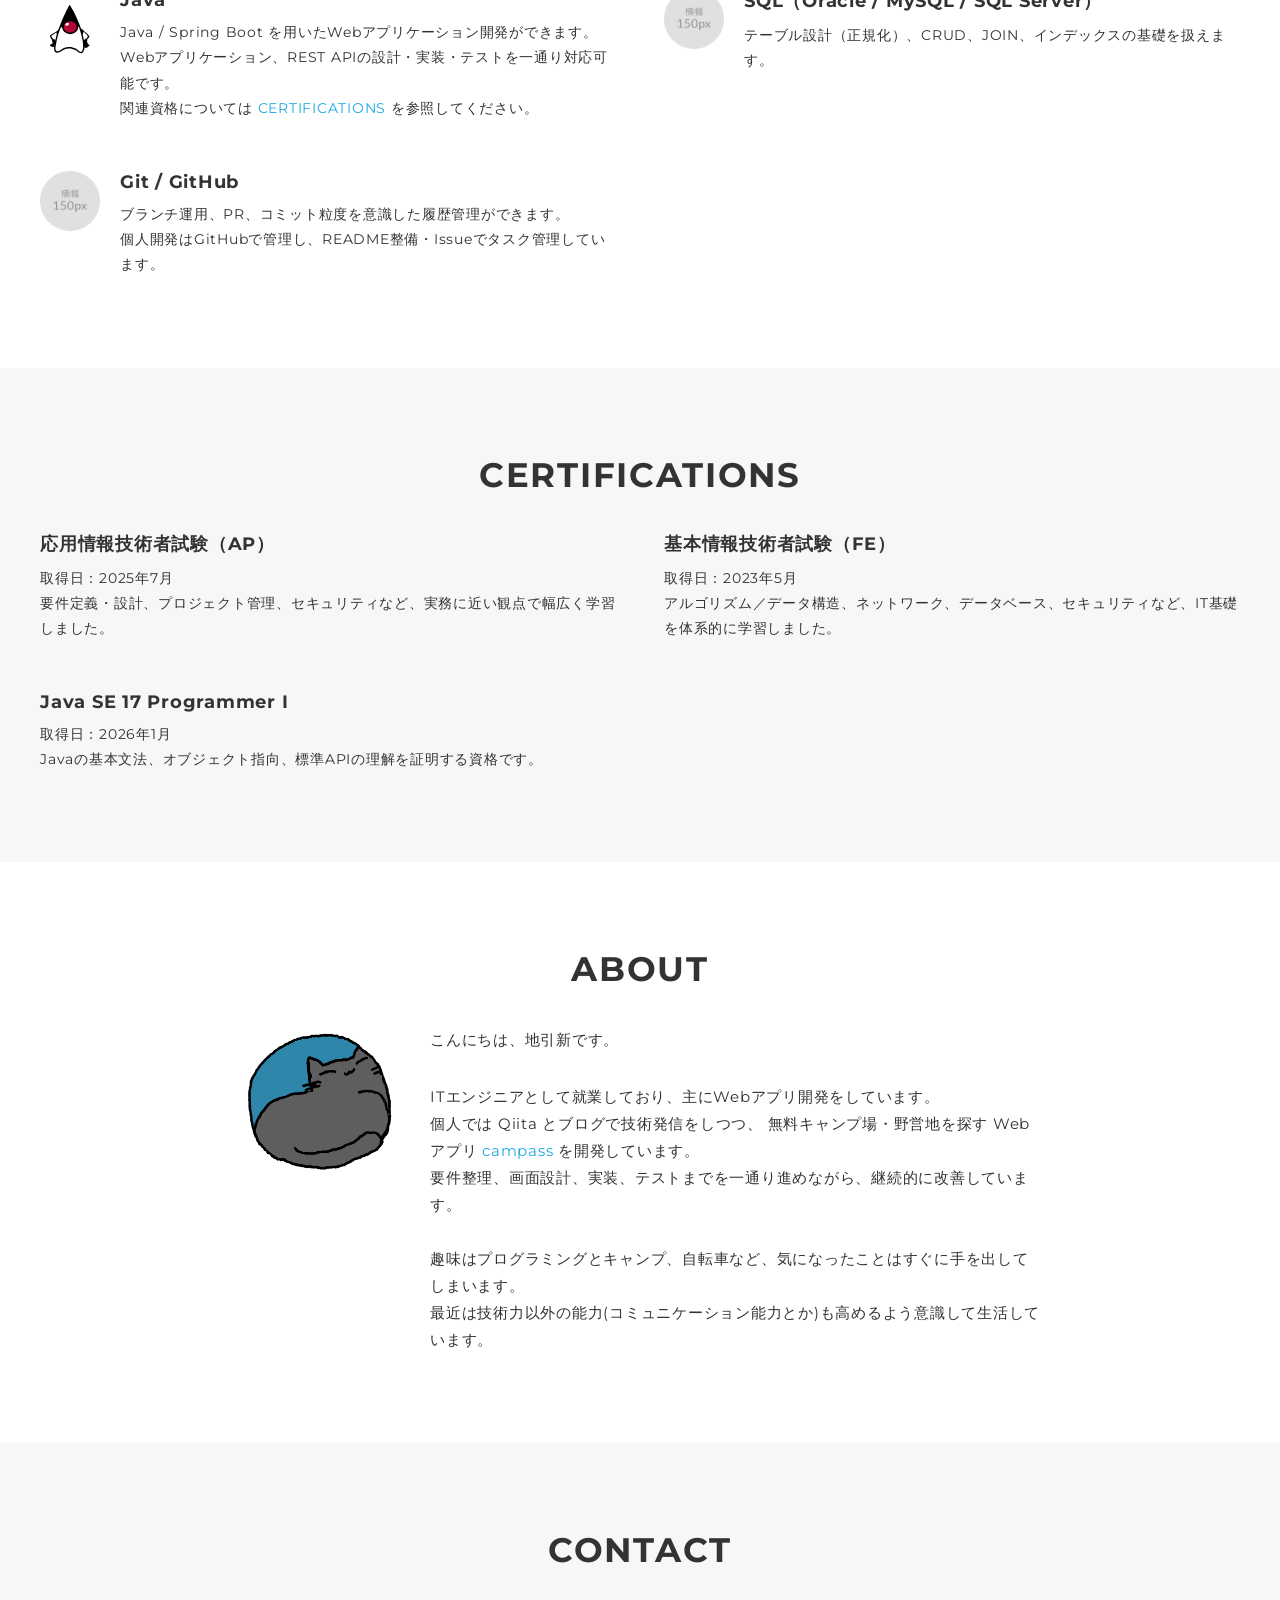
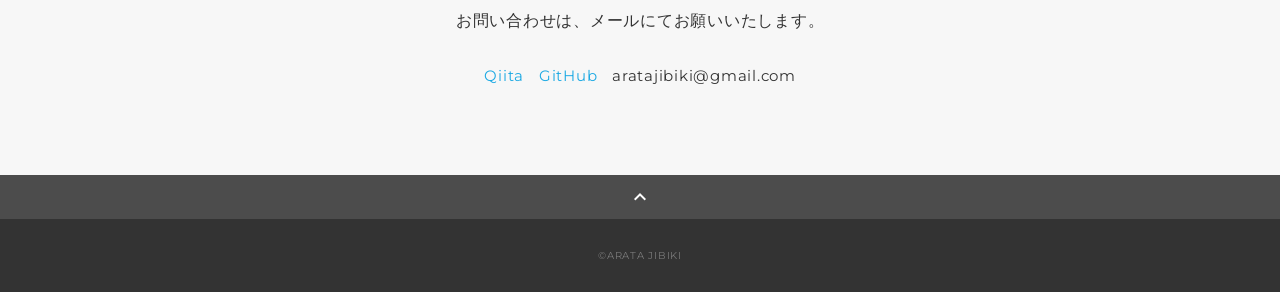
==== commit 42841735: "Campassの紹介ページを追加" ====
--- a/index.html
+++ b/index.html
@@ -62,6 +62,12 @@
         <div class="container">
           <h2 class="title">WORKS</h2>
           <div class="works-list">
+            <a class="works-item" href="campass.html">
+              <div class="works-img"><img src="img/works-campass.png" alt="campass"></div>
+              <p class="works-name">campass</p>
+              <p class="works-tag">開発中</p>
+              <p class="works-info">無料キャンプ場・野営地を探すWebアプリ</p>
+            </a>
             <a class="works-item" href="https://nonnbiri-blog.com">
               <div class="works-img"><img src="img/works-nonnbiri-blog.jpg" alt="のんびりブログ"></div>
               <p class="works-name">のんびりブログ</p>
@@ -162,7 +168,7 @@
 
 
 
-      <!-- about -->s
+      <!-- about -->
       <section class="about section" id="about">
         <div class="container">
           <h2 class="title">ABOUT</h2>
@@ -175,9 +181,12 @@
                 こんにちは、地引新です。
               </p>
               <p>
-                ITエンジニアとして就業しており、主にWEBアプリ開発をしています。<br>
-                個人での活動はQiitaとブログのみですが、新しいサービスを公開すべく準備を進めています。
-                (4月くらいまでに公開できたら良いなぁ...)<br>
+                ITエンジニアとして就業しており、主にWebアプリ開発をしています。<br>
+                個人では Qiita とブログで技術発信をしつつ、
+                無料キャンプ場・野営地を探す Web アプリ
+                <a href="campass.html">campass</a>
+                を開発しています。<br>
+                要件整理、画面設計、実装、テストまでを一通り進めながら、継続的に改善しています。<br>
                 <br>
                 趣味はプログラミングとキャンプ、自転車など、気になったことはすぐに手を出してしまいます。<br>
                 最近は技術力以外の能力(コミュニケーション能力とか)も高めるよう意識して生活しています。
--- a/css/style.css
+++ b/css/style.css
@@ -199,16 +199,28 @@
   border: 1px solid #e6e6e6;
 }
 
-.works-name {
-  font-size: 12px;
-  font-weight: bold;
-  margin-top: 8px;
-}
-
-.works-info {
-  font-size: 10px;
-  margin-top: 5px;
-}
+.works-name {
+  font-size: 12px;
+  font-weight: bold;
+  margin-top: 8px;
+}
+
+.works-tag {
+  display: inline-block;
+  margin-top: 8px;
+  padding: 2px 10px;
+  font-size: 10px;
+  font-weight: bold;
+  letter-spacing: .08em;
+  color: #2c6e49;
+  background-color: #e7f5ed;
+  border-radius: 999px;
+}
+
+.works-info {
+  font-size: 10px;
+  margin-top: 8px;
+}
 
 /*--------------------------------
  Skill
@@ -367,15 +379,26 @@
   background-color: #333;
 }
 
-.article-body p {
-  font-size: 15px;
-  line-height: 1.8;
-  margin-bottom: 30px;
-}
-
-.home-link {
-  text-align: center;
-}
+.article-body p {
+  font-size: 15px;
+  line-height: 1.8;
+  margin-bottom: 30px;
+}
+
+.article-status {
+  display: inline-block;
+  padding: 6px 14px;
+  font-size: 12px;
+  font-weight: bold;
+  letter-spacing: .08em;
+  color: #2c6e49;
+  background-color: #e7f5ed;
+  border-radius: 999px;
+}
+
+.home-link {
+  text-align: center;
+}
 
 /*media Queries 767
 ----------------------------------------------------*/
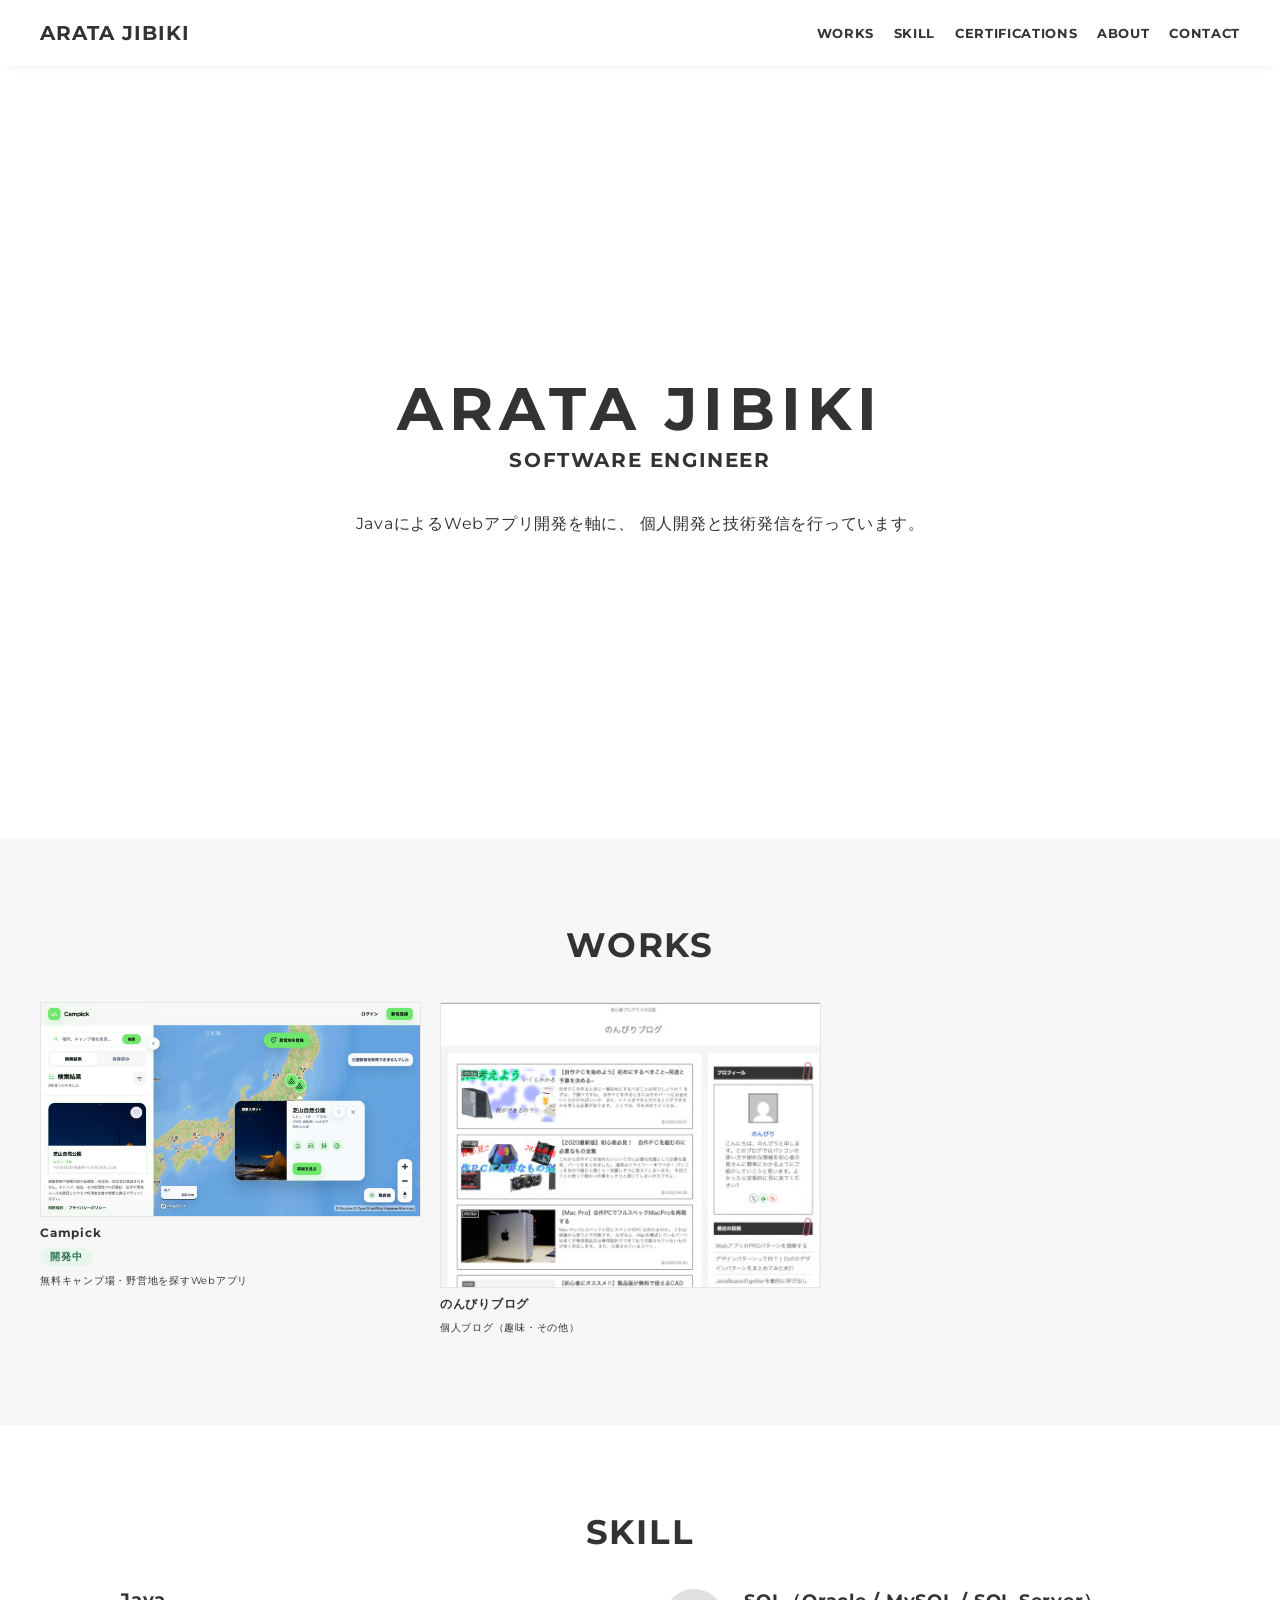
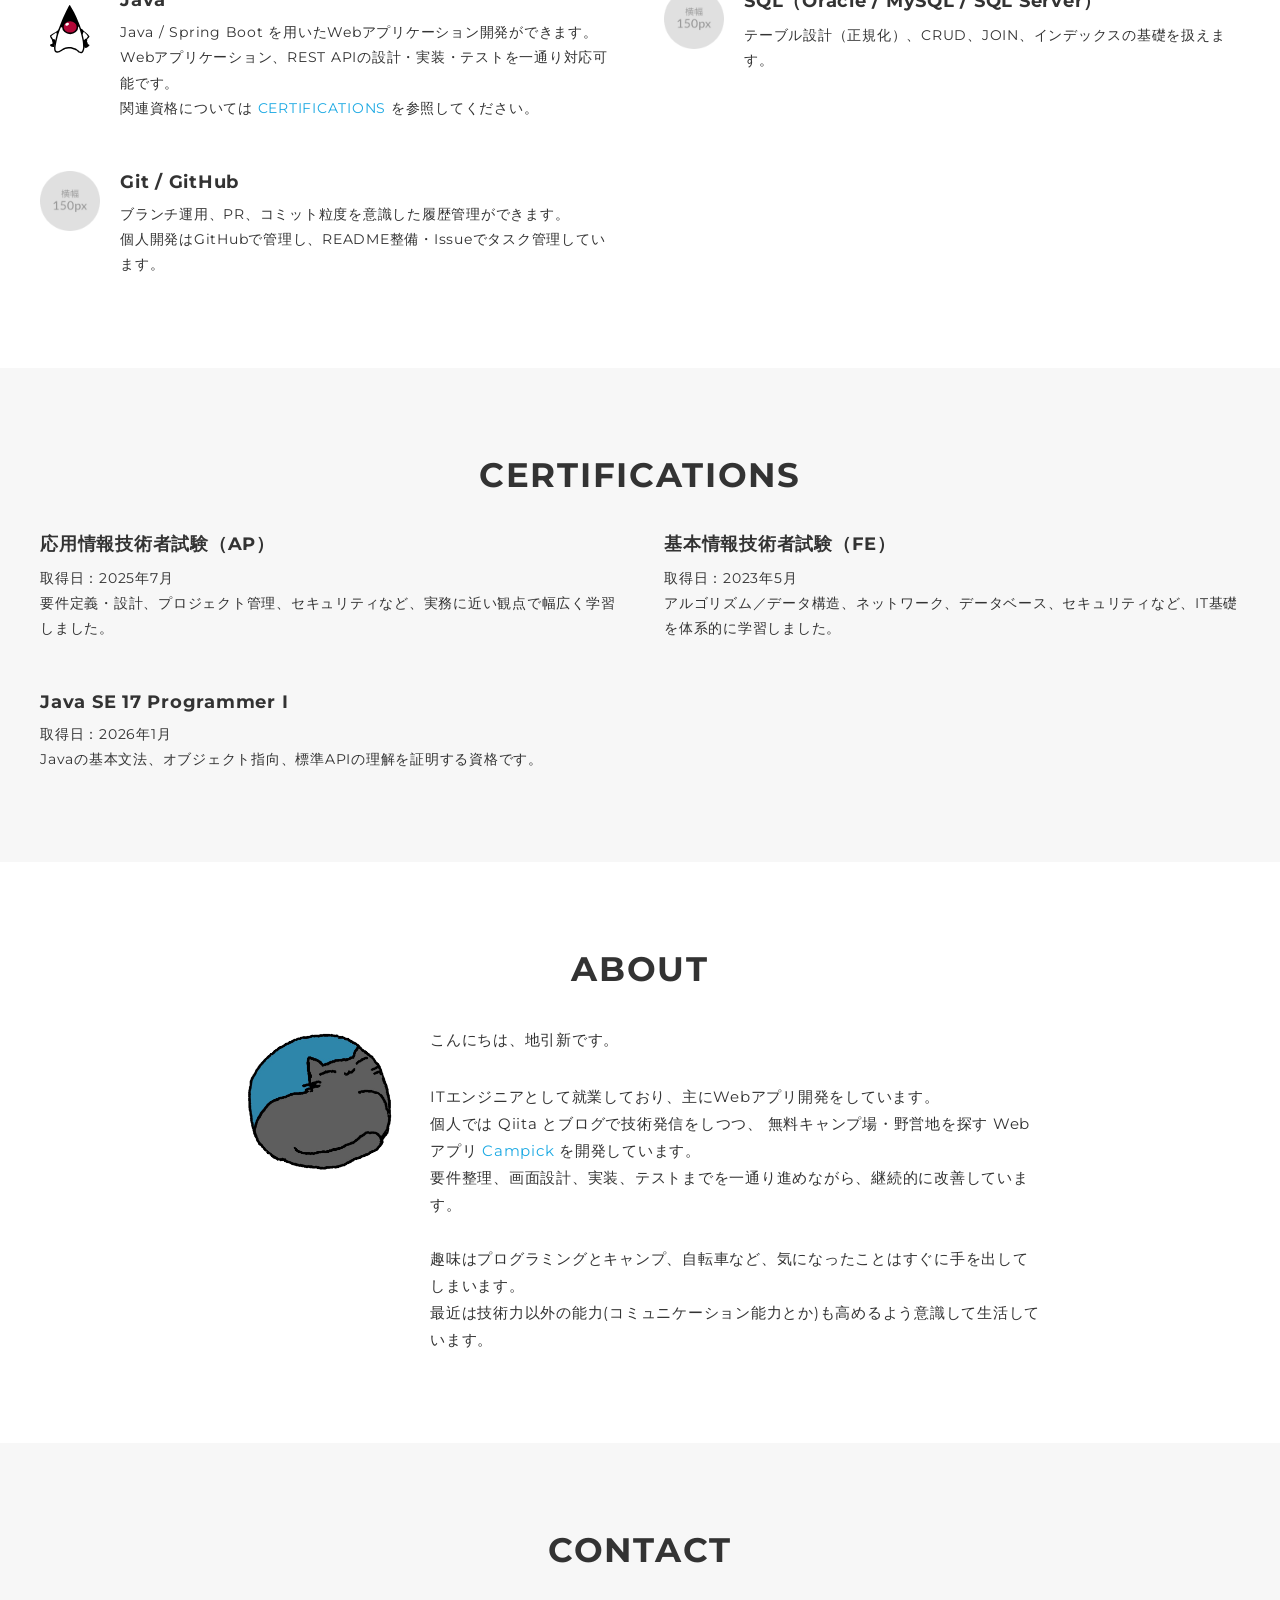
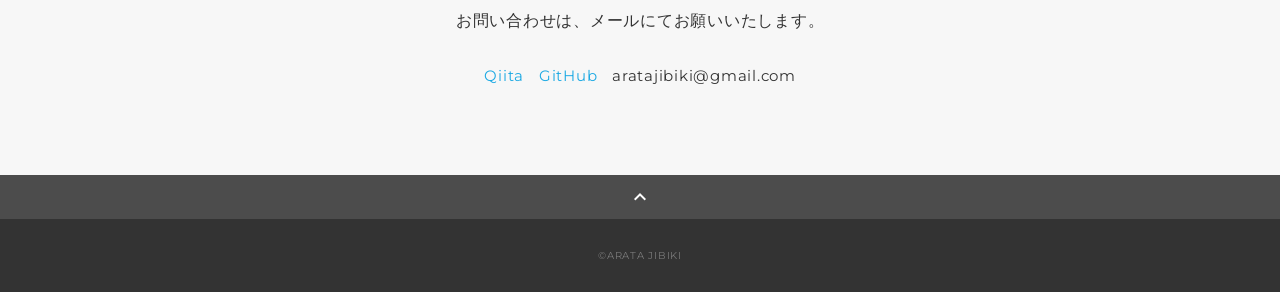
==== commit ce70c613: "Update Campick branding in portfolio" ====
--- a/index.html
+++ b/index.html
@@ -62,9 +62,9 @@
         <div class="container">
           <h2 class="title">WORKS</h2>
           <div class="works-list">
-            <a class="works-item" href="campass.html">
-              <div class="works-img"><img src="img/works-campass.png" alt="campass"></div>
-              <p class="works-name">campass</p>
+            <a class="works-item" href="campass.html">
+              <div class="works-img"><img src="img/works-campass.png" alt="Campick"></div>
+              <p class="works-name">Campick</p>
               <p class="works-tag">開発中</p>
               <p class="works-info">無料キャンプ場・野営地を探すWebアプリ</p>
             </a>
@@ -181,12 +181,12 @@
                 こんにちは、地引新です。
               </p>
               <p>
-                ITエンジニアとして就業しており、主にWebアプリ開発をしています。<br>
-                個人では Qiita とブログで技術発信をしつつ、
-                無料キャンプ場・野営地を探す Web アプリ
-                <a href="campass.html">campass</a>
-                を開発しています。<br>
-                要件整理、画面設計、実装、テストまでを一通り進めながら、継続的に改善しています。<br>
+                ITエンジニアとして就業しており、主にWebアプリ開発をしています。<br>
+                個人では Qiita とブログで技術発信をしつつ、
+                無料キャンプ場・野営地を探す Web アプリ
+                <a href="campass.html">Campick</a>
+                を開発しています。<br>
+                要件整理、画面設計、実装、テストまでを一通り進めながら、継続的に改善しています。<br>
                 <br>
                 趣味はプログラミングとキャンプ、自転車など、気になったことはすぐに手を出してしまいます。<br>
                 最近は技術力以外の能力(コミュニケーション能力とか)も高めるよう意識して生活しています。
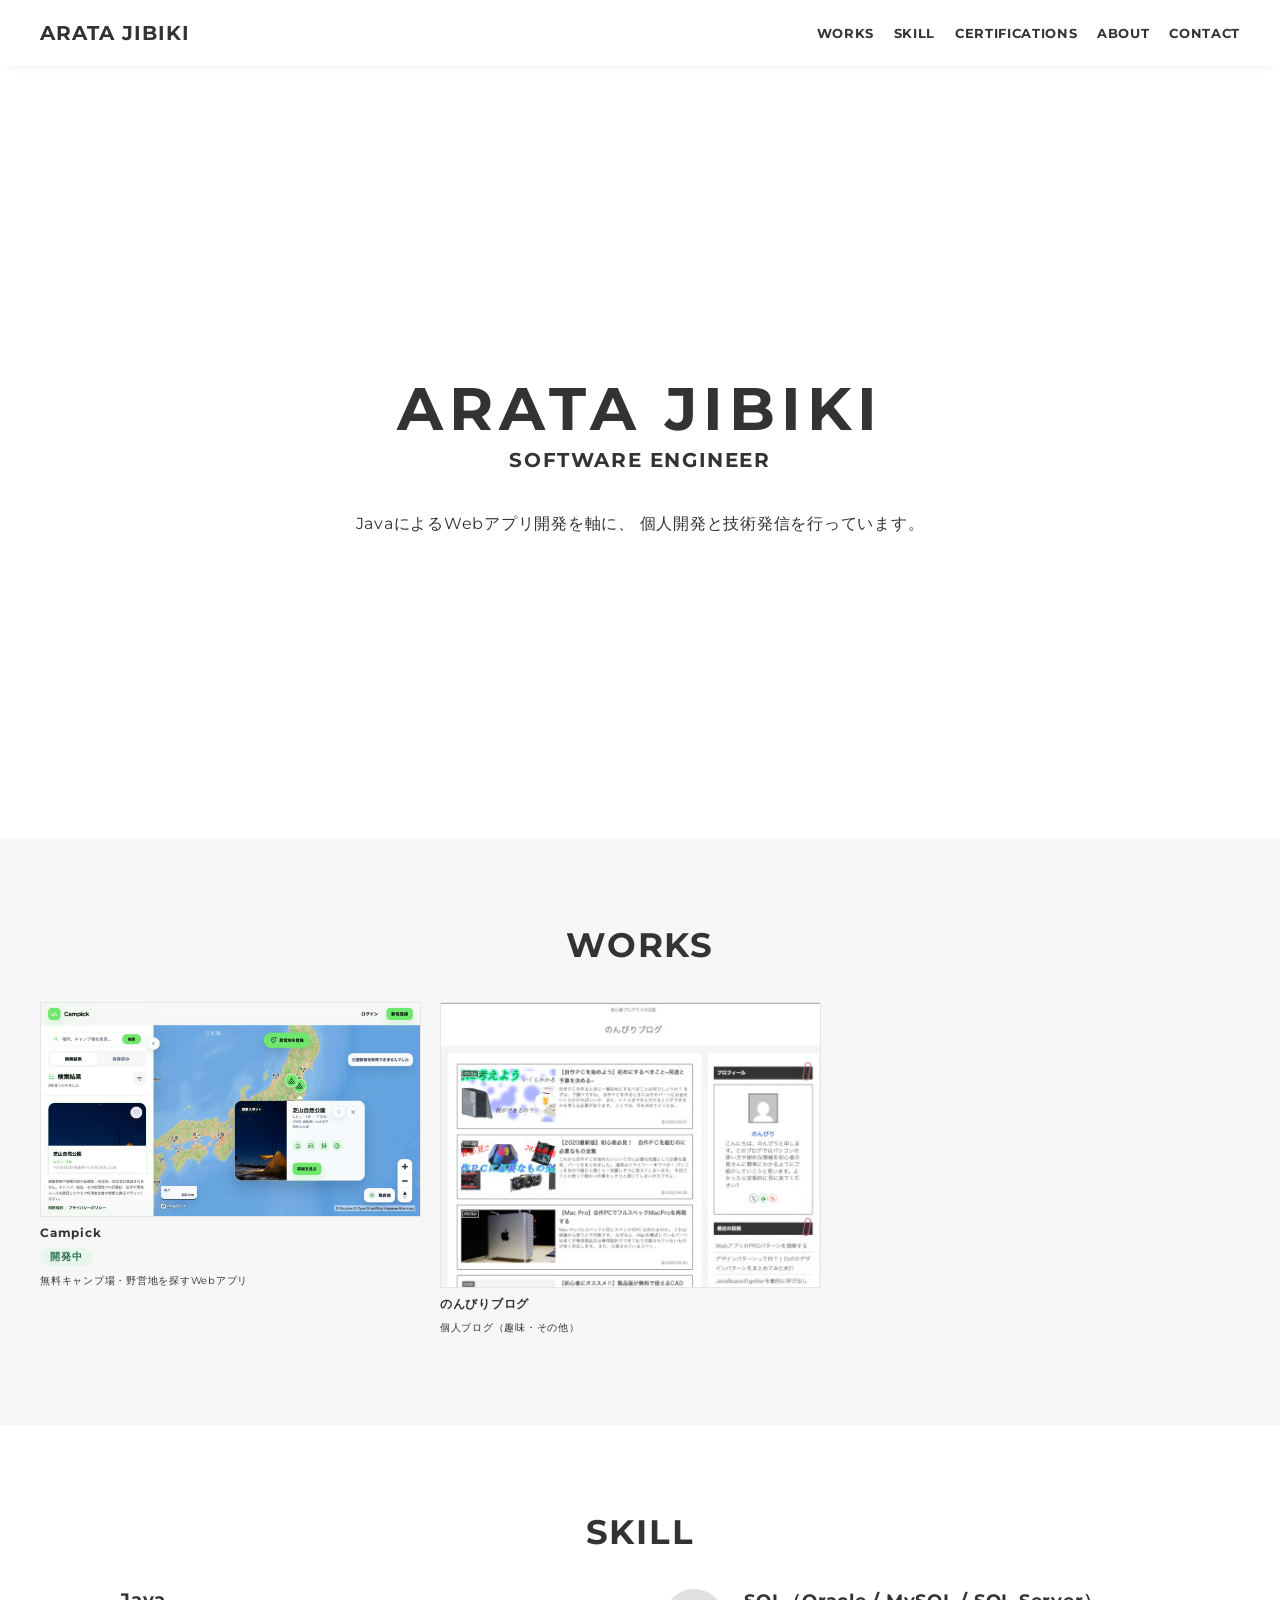
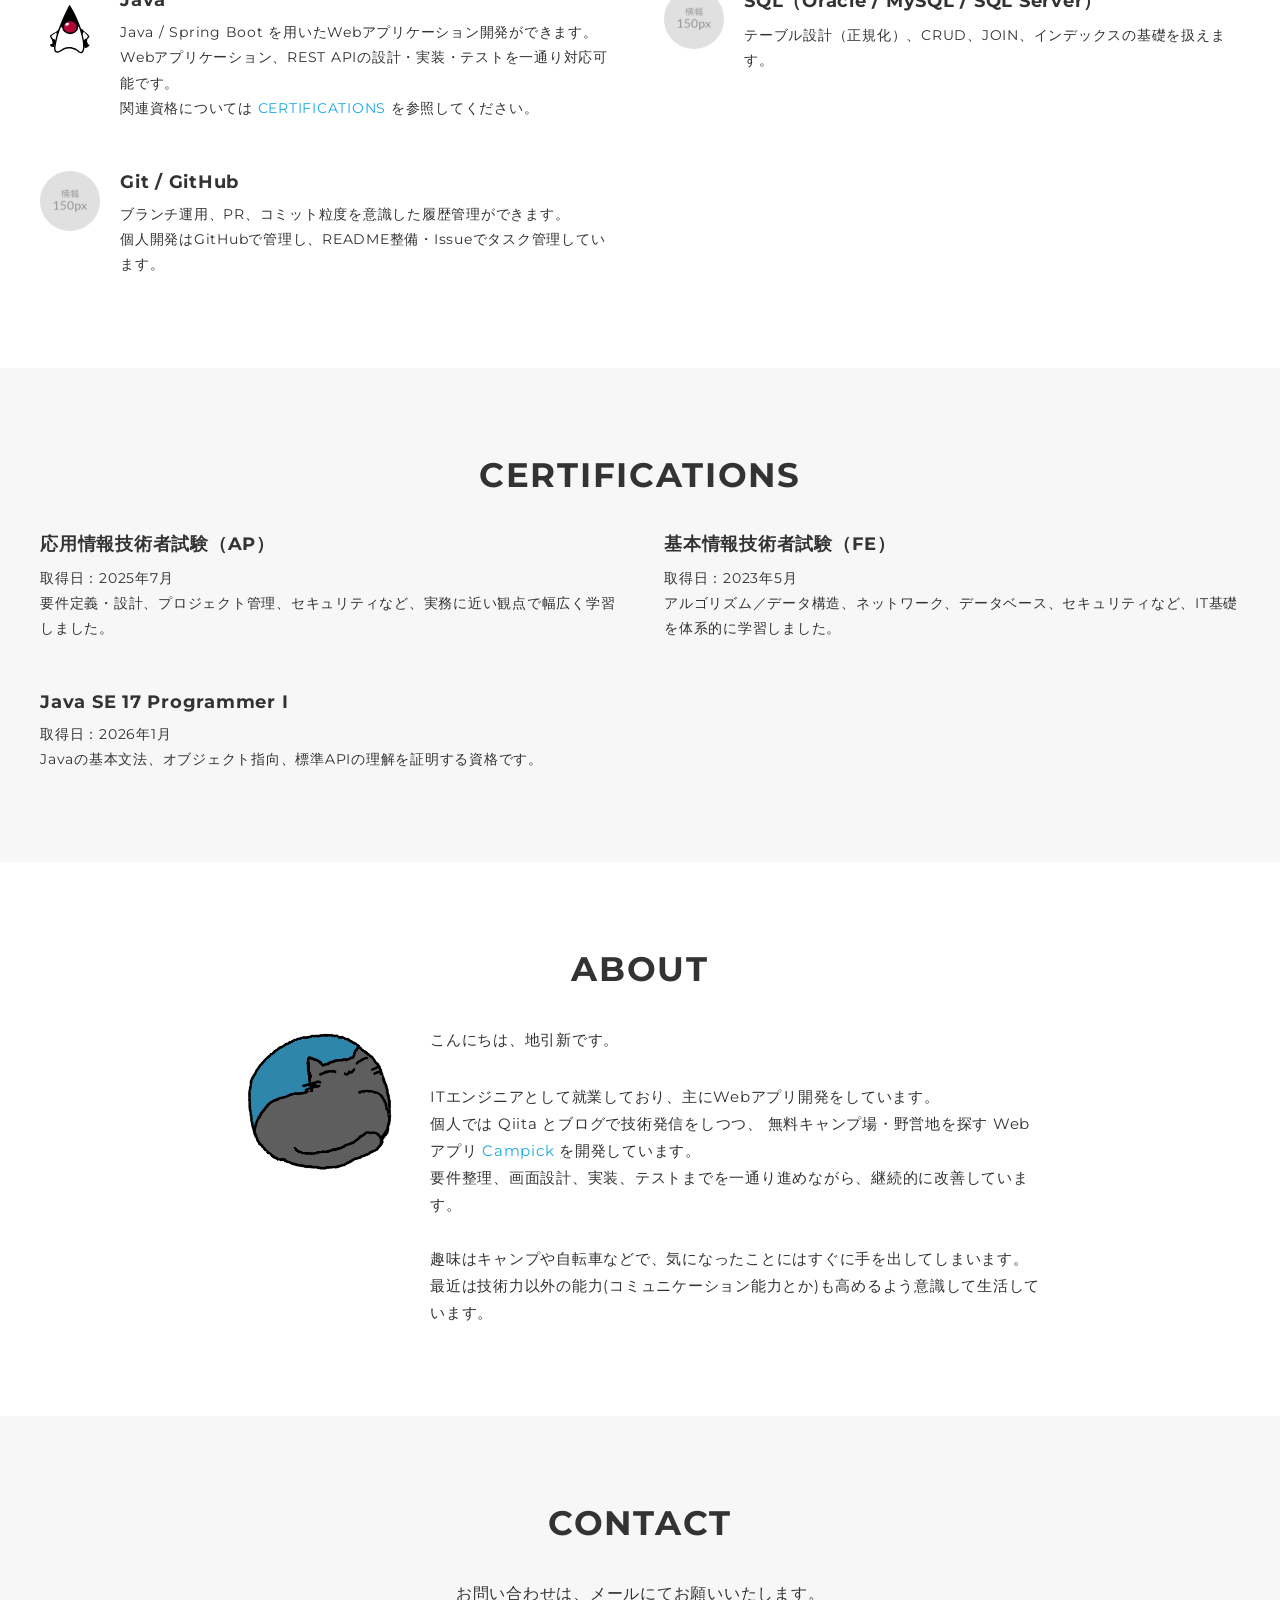
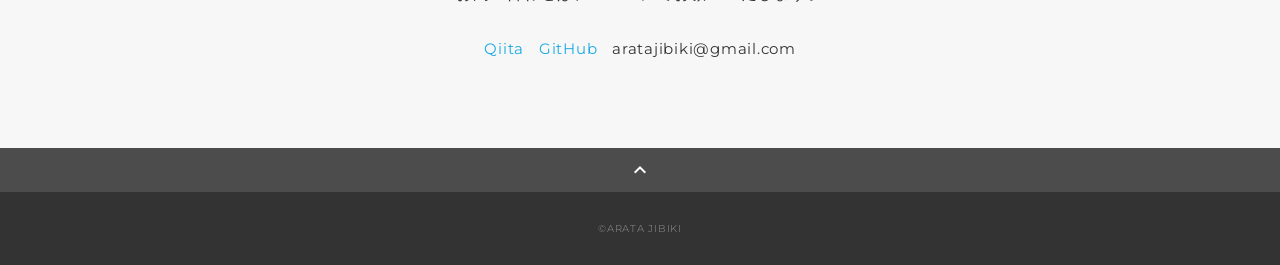
==== commit 6f8e9483: "Remove programming from hobbies in about section" ====
--- a/index.html
+++ b/index.html
@@ -188,7 +188,7 @@
                 を開発しています。<br>
                 要件整理、画面設計、実装、テストまでを一通り進めながら、継続的に改善しています。<br>
                 <br>
-                趣味はプログラミングとキャンプ、自転車など、気になったことはすぐに手を出してしまいます。<br>
+                趣味はキャンプや自転車などで、気になったことにはすぐに手を出してしまいます。<br>
                 最近は技術力以外の能力(コミュニケーション能力とか)も高めるよう意識して生活しています。
               </p>
             </div>
